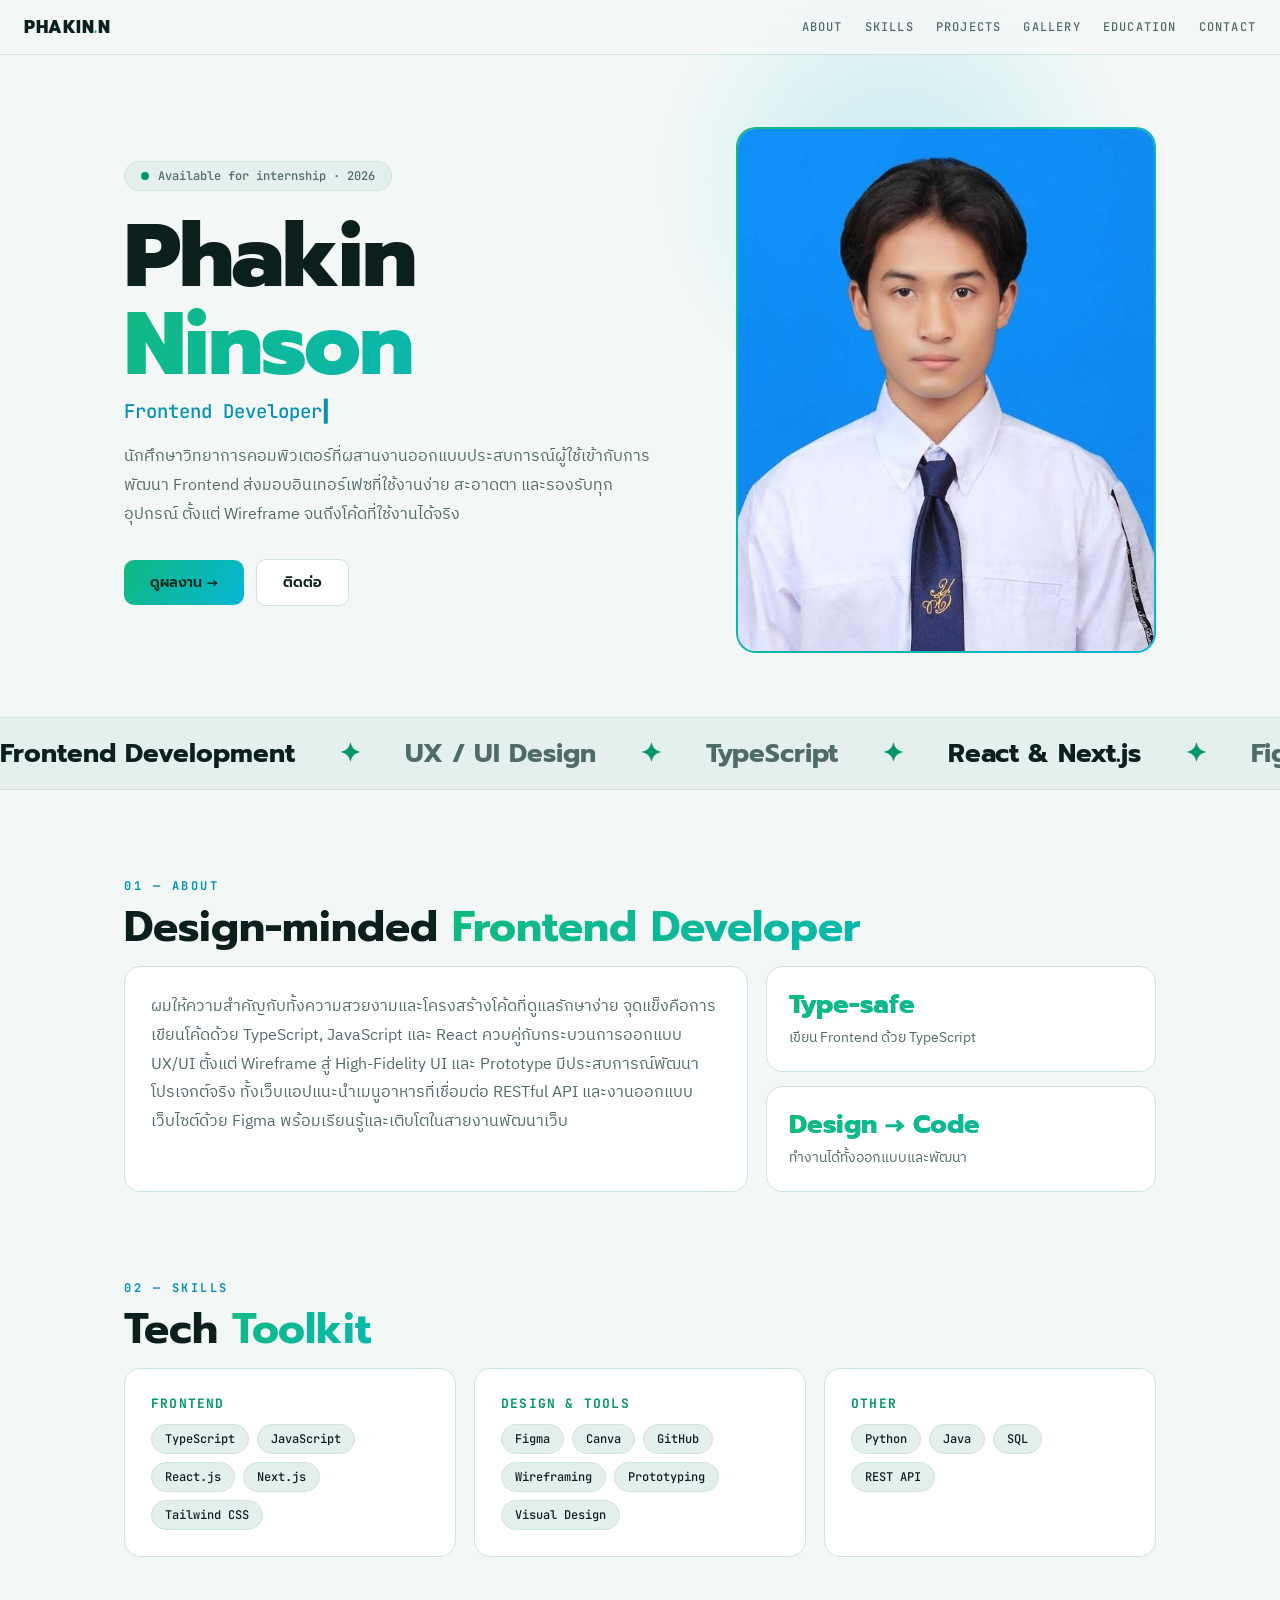
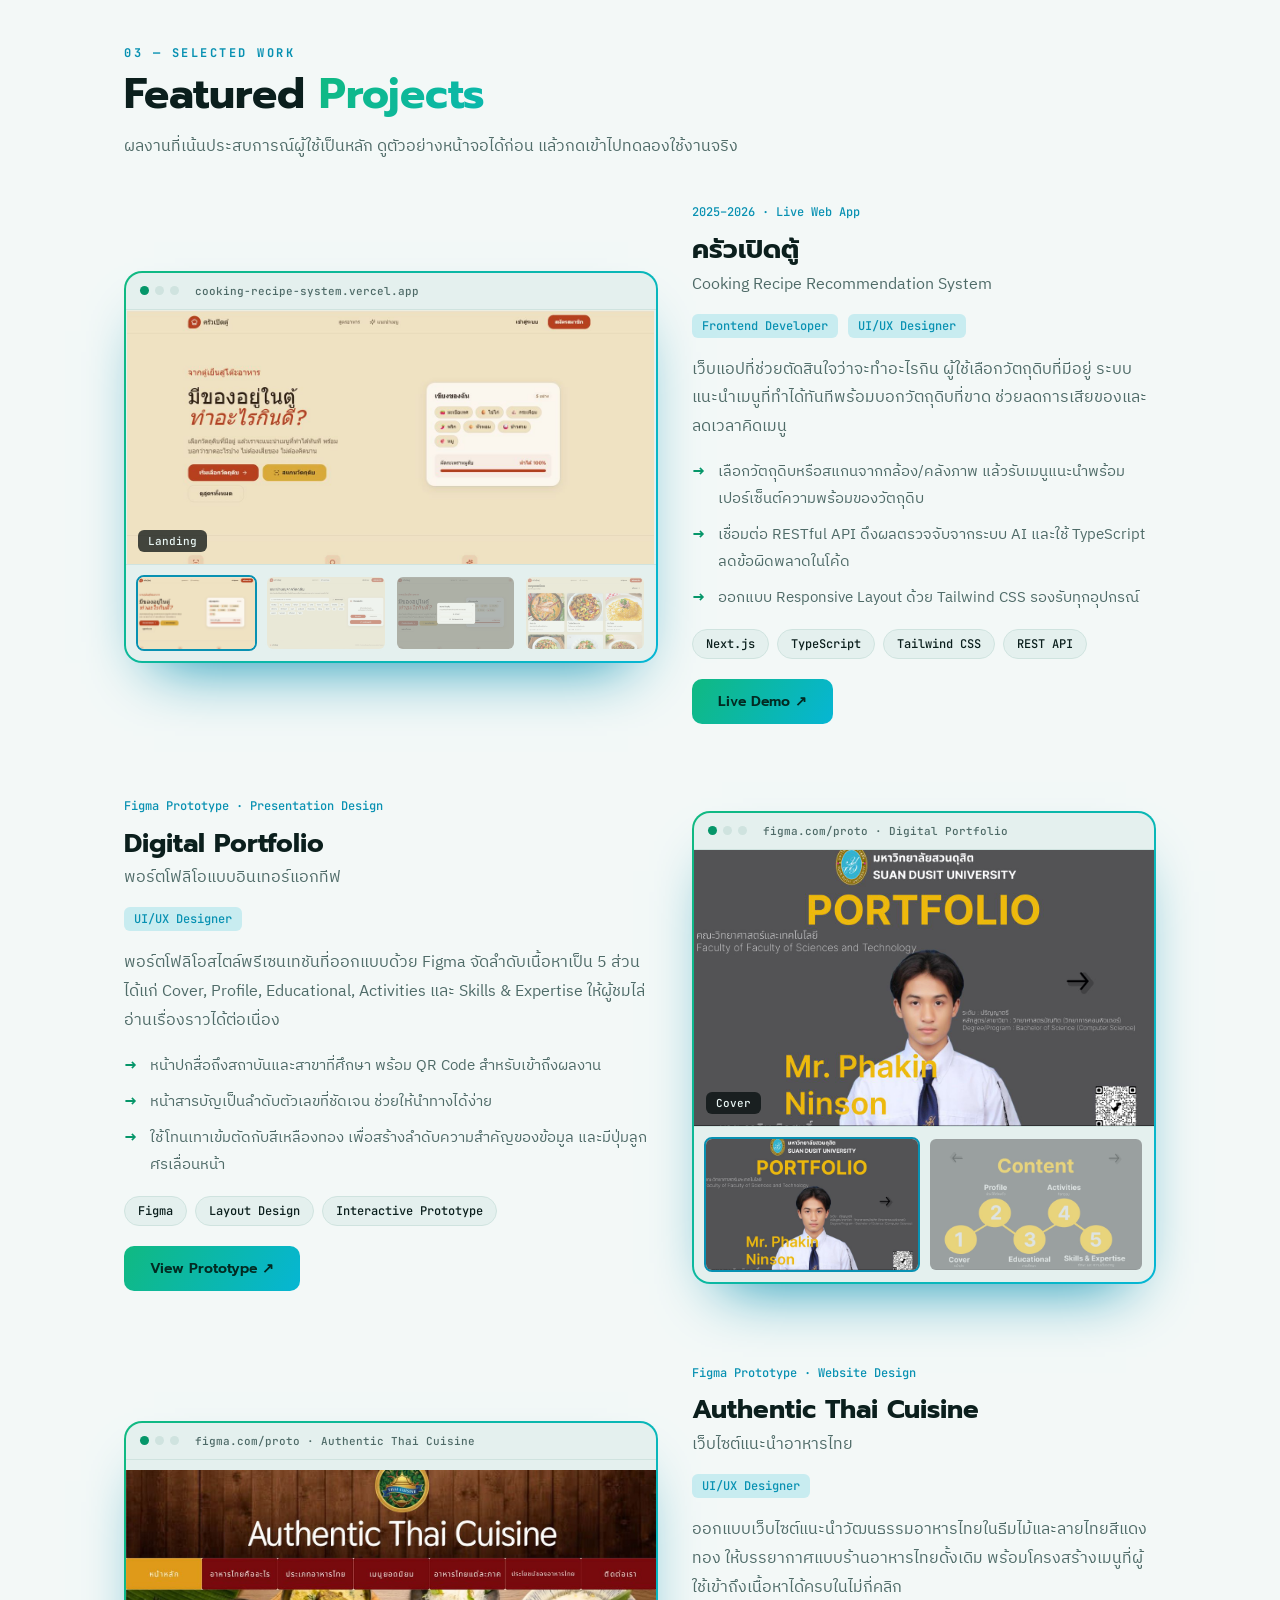
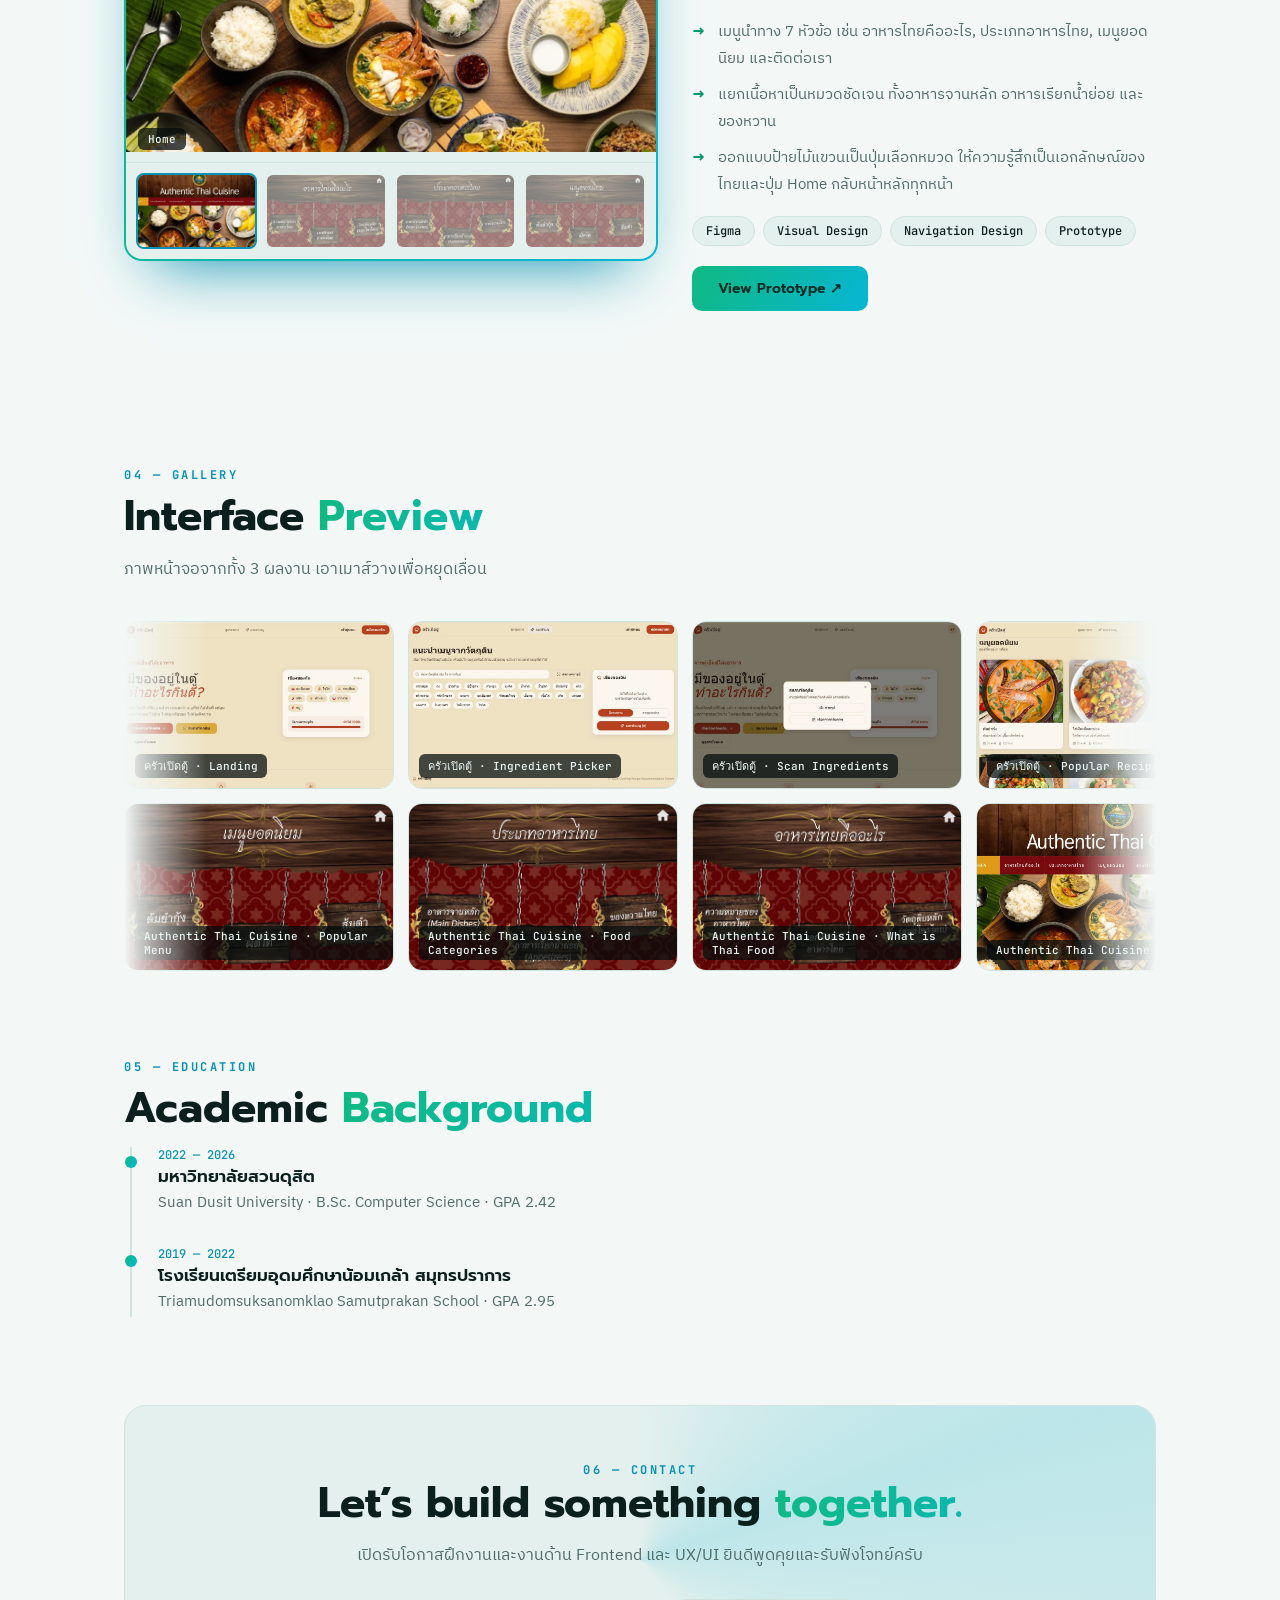
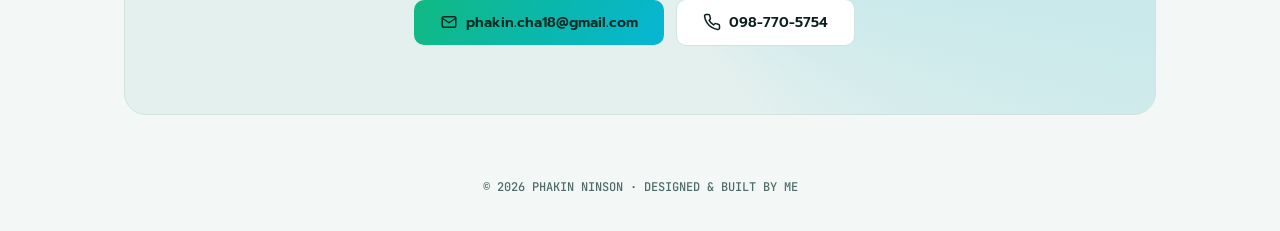
==== index.html @ 088304c1 "Rename index.html.html to index.html" ====
<!DOCTYPE html>
<html lang="th">
<head>
<meta charset="utf-8">
<meta name="viewport" content="width=device-width, initial-scale=1, viewport-fit=cover">
<title>Phakin Ninson — Frontend Developer &amp; UX/UI Designer</title>
<link href="https://fonts.googleapis.com/css2?family=IBM+Plex+Sans+Thai:wght@400;500;600&family=JetBrains+Mono:wght@500;700&family=Prompt:wght@500;600;700;800&display=swap" rel="stylesheet">
<style>
:root{--bg:#f3f8f7;--bg2:#e4f0ee;--card:#fff;--ink:#0b1f1d;--mute:#4f6b68;--line:#cfe3df;--a:#059669;--b:#0891b2;--g:linear-gradient(120deg,#10b981,#06b6d4);--glow:rgba(6,182,212,.18);
box-sizing:border-box;padding-top:env(safe-area-inset-top,0px);padding-bottom:env(safe-area-inset-bottom,0px)}
@media (prefers-color-scheme:dark){:root:not([data-theme="light"]){--bg:#060e0e;--bg2:#0a1717;--card:#0d1c1c;--ink:#e9f6f4;--mute:#8fb0ab;--line:#173130;--a:#34d399;--b:#22d3ee;--glow:rgba(34,211,238,.16);color-scheme:dark}}
:root[data-theme="dark"]{--bg:#060e0e;--bg2:#0a1717;--card:#0d1c1c;--ink:#e9f6f4;--mute:#8fb0ab;--line:#173130;--a:#34d399;--b:#22d3ee;--glow:rgba(34,211,238,.16);color-scheme:dark}
*{box-sizing:border-box}
html{scroll-behavior:smooth;scroll-padding-top:72px}
body{margin:0;background:var(--bg);color:var(--ink);font:16px/1.8 "IBM Plex Sans Thai",system-ui,sans-serif;overflow-x:hidden}
a{color:inherit;text-decoration:none}
.mono{font-family:"JetBrains Mono",ui-monospace,monospace}
.gt{background:var(--g);-webkit-background-clip:text;background-clip:text;color:transparent;background-size:200% 100%;animation:sh 6s linear infinite}
@keyframes sh{to{background-position:-200% 0}}
#glow{position:fixed;width:520px;height:520px;border-radius:50%;background:radial-gradient(var(--glow),transparent 65%);pointer-events:none;transform:translate(-50%,-50%);left:70%;top:20%;z-index:0}
nav{position:sticky;top:0;z-index:9;display:flex;gap:22px;align-items:center;padding:14px 24px;background:color-mix(in srgb,var(--bg) 82%,transparent);backdrop-filter:blur(12px);border-bottom:1px solid var(--line);overflow-x:auto}
nav b{font:800 17px Prompt,sans-serif;margin-right:auto;letter-spacing:.5px}
nav a{font:500 12px "JetBrains Mono",monospace;color:var(--mute);text-transform:uppercase;letter-spacing:1.2px;white-space:nowrap}
nav a:hover{color:var(--a)}
main{position:relative;z-index:1}
section{max-width:1080px;margin:0 auto;padding:88px 24px 0}
.lbl{font:700 12px "JetBrains Mono",monospace;letter-spacing:2.5px;text-transform:uppercase;color:var(--b)}
h2{font:700 clamp(28px,4.5vw,42px)/1.2 Prompt,sans-serif;margin:8px 0 14px}
.sub{color:var(--mute);max-width:620px;margin:0 0 36px}
.hero{display:grid;grid-template-columns:1.35fr 1fr;gap:44px;align-items:center;padding-top:72px}
.status{display:inline-flex;gap:9px;align-items:center;border:1px solid var(--line);background:var(--bg2);border-radius:99px;padding:6px 16px;font:500 12px "JetBrains Mono",monospace;color:var(--mute)}
.status i{width:8px;height:8px;border-radius:50%;background:var(--a);animation:pl 1.8s infinite}
@keyframes pl{0%{box-shadow:0 0 0 0 var(--a)}100%{box-shadow:0 0 0 10px transparent}}
h1{font:800 clamp(44px,9vw,88px)/1 Prompt,sans-serif;letter-spacing:-2px;margin:22px 0 10px}
.type{font:500 clamp(15px,2.2vw,19px) "JetBrains Mono",monospace;color:var(--b);min-height:30px}
.type::after{content:"▍";animation:bl 1s steps(2) infinite;margin-left:2px}
@keyframes bl{50%{opacity:0}}
.lead{color:var(--mute);max-width:540px;margin:14px 0 30px}
.btn{display:inline-flex;align-items:center;gap:8px;padding:12px 26px;border-radius:10px;font:600 14px Prompt,sans-serif;margin:0 12px 12px 0;border:1px solid var(--line);background:var(--card);transition:.25s}
.btn.p{background:var(--g);color:#032a22;border:0}
.btn:hover{transform:translateY(-3px);box-shadow:0 10px 30px -10px var(--b)}
.pf{position:relative;aspect-ratio:4/5;border-radius:20px;padding:2px;background:var(--g);animation:fl 6s ease-in-out infinite}
@keyframes fl{50%{transform:translateY(-12px)}}
.pf div{height:100%;border-radius:18px;background:var(--bg2);display:grid;place-items:center;position:relative;overflow:hidden}
.pf div::before{content:"";position:absolute;inset:0;background-image:linear-gradient(var(--line) 1px,transparent 1px),linear-gradient(90deg,var(--line) 1px,transparent 1px);background-size:30px 30px}
.pf span{position:relative;font:800 90px Prompt,sans-serif}
.pf small{position:absolute;bottom:12px;left:14px;font:500 11px "JetBrains Mono",monospace;color:var(--mute)}
.mq{margin-top:64px;border-block:1px solid var(--line);background:var(--bg2);overflow:hidden;white-space:nowrap;padding:16px 0}
.mq div{display:inline-flex;gap:44px;animation:mv 28s linear infinite;padding-right:44px}
.mq span{font:700 clamp(18px,3vw,26px) Prompt,sans-serif;color:var(--mute)}
.mq span:nth-child(3n+1){color:var(--ink)}
.mq span::after{content:"✦";margin-left:44px;color:var(--a)}
@keyframes mv{to{transform:translateX(-50%)}}
.card{background:var(--card);border:1px solid var(--line);border-radius:16px;padding:26px}
.grid{display:grid;grid-template-columns:repeat(auto-fit,minmax(280px,1fr));gap:18px}
.card h3{margin:0 0 12px;font:700 13px "JetBrains Mono",monospace;letter-spacing:1.2px;text-transform:uppercase;color:var(--a)}
.chips{display:flex;flex-wrap:wrap;gap:8px}
.chips i{font:500 12px "JetBrains Mono",monospace;font-style:normal;padding:6px 13px;border-radius:99px;border:1px solid var(--line);background:var(--bg2);transition:.2s}
.chips i:hover{border-color:var(--b);color:var(--b)}
.about{display:grid;grid-template-columns:1.6fr 1fr;gap:18px}
.kpi{display:grid;gap:14px}
.kpi div{background:var(--card);border:1px solid var(--line);border-radius:16px;padding:18px 22px}
.kpi b{display:block;font:800 26px Prompt,sans-serif}
.kpi span{font-size:13.5px;color:var(--mute)}
.proj{display:grid;grid-template-columns:1.15fr 1fr;gap:34px;align-items:center;margin-bottom:56px}
.proj.rev .vis{order:2}
.vis{border-radius:18px;padding:2px;background:var(--g);box-shadow:0 30px 60px -30px var(--b);transition:transform .4s}
.vis:hover{transform:perspective(900px) rotateY(-4deg) rotateX(2deg) scale(1.02)}
.win{border-radius:16px;background:var(--bg2);overflow:hidden}
.bar{display:flex;gap:6px;padding:11px 14px;border-bottom:1px solid var(--line);align-items:center}
.bar i{width:9px;height:9px;border-radius:50%;background:var(--line)}.bar i:first-child{background:var(--a)}
.bar em{margin-left:10px;font:500 11px "JetBrains Mono",monospace;color:var(--mute);font-style:normal}
.scr{padding:22px;min-height:250px;display:grid;gap:12px;align-content:start}
.scr .h{height:70px;border-radius:10px;background:var(--g);opacity:.9;display:grid;place-items:center;font:700 15px Prompt,sans-serif;color:#032a22}
.scr .r{display:grid;grid-template-columns:repeat(3,1fr);gap:10px}
.scr .r u{height:70px;border-radius:8px;background:var(--card);border:1px solid var(--line);display:grid;place-items:center;font-size:24px;text-decoration:none}
.scr .l{height:10px;border-radius:5px;background:var(--line)}
.scr .l.s{width:60%}
.m{font:500 12px "JetBrains Mono",monospace;color:var(--b)}
.proj h4{font:700 26px/1.3 Prompt,sans-serif;margin:6px 0 4px}
.proj .en{color:var(--mute);margin:0 0 14px}
.proj p.d{color:var(--mute);margin:0 0 16px}
.proj ul{list-style:none;padding:0;margin:0 0 18px;display:grid;gap:9px}
.proj li{padding-left:26px;position:relative;font-size:15px;color:var(--mute)}
.proj li::before{content:"→";position:absolute;left:0;color:var(--a);font-weight:700}
.rolebox{display:flex;gap:10px;flex-wrap:wrap;margin-bottom:18px}
.rolebox span{font:500 12px "JetBrains Mono",monospace;padding:4px 10px;border-radius:6px;background:var(--glow);color:var(--b)}
.gal{overflow:hidden;margin-top:24px;display:grid;gap:14px;-webkit-mask-image:linear-gradient(90deg,transparent,#000 8%,#000 92%,transparent);mask-image:linear-gradient(90deg,transparent,#000 8%,#000 92%,transparent)}
.gal>div{display:flex;gap:14px;width:max-content;animation:mv 40s linear infinite}
.gal>div.rv{animation-direction:reverse;animation-duration:48s}
.gal:hover>div{animation-play-state:paused}
.tile{width:210px;height:130px;border-radius:14px;border:1px solid var(--line);padding:12px;display:flex;flex-direction:column;justify-content:space-between;background:var(--card);position:relative;overflow:hidden}
.tile::before{content:"";position:absolute;inset:0;background:var(--g);opacity:.14}
.tile b{position:relative;font:600 13px Prompt,sans-serif}
.tile s{position:relative;display:block;height:34px;border-radius:7px;background:var(--line);text-decoration:none}
.tile:nth-child(2n) s{height:58px}
.shot{display:block;position:relative;aspect-ratio:16/10;background:var(--bg2);overflow:hidden}
.shot img{position:absolute;inset:0;width:100%;height:100%;object-fit:cover;object-position:top;opacity:0;transition:opacity .6s}
.shot img.on{opacity:1}
.cap{position:absolute;left:12px;bottom:12px;z-index:2;font:500 11px "JetBrains Mono",monospace;background:rgba(6,14,14,.74);color:#e9f6f4;padding:4px 10px;border-radius:6px}
.open{position:absolute;right:12px;bottom:12px;z-index:2;font:600 12px Prompt,sans-serif;background:var(--g);color:#032a22;padding:5px 12px;border-radius:6px;opacity:0;transform:translateY(6px);transition:.25s}
.shot:hover .open{opacity:1;transform:none}
.thumbs{display:flex;gap:8px;padding:10px;border-top:1px solid var(--line)}
.thumbs button{flex:1;aspect-ratio:16/10;padding:0;border:2px solid transparent;border-radius:8px;overflow:hidden;cursor:pointer;opacity:.5;background:var(--bg2);transition:.2s}
.thumbs button.on{border-color:var(--b);opacity:1}
.thumbs img{width:100%;height:100%;object-fit:cover;object-position:top;display:block}
.tile.im{width:270px;height:168px;padding:0}
.tile.im::before{display:none}
.tile.im img{width:100%;height:100%;object-fit:cover;object-position:top;display:block}
.tile.im b{position:absolute;left:10px;bottom:10px;font:500 11px "JetBrains Mono",monospace;background:rgba(6,14,14,.74);color:#e9f6f4;padding:3px 9px;border-radius:6px}
.tl{border-left:2px solid var(--line);margin-left:6px;padding-left:26px;display:grid;gap:28px}
.tl div{position:relative}.tl div::before{content:"";position:absolute;left:-33px;top:9px;width:12px;height:12px;border-radius:50%;background:var(--g)}
.tl b{display:block;font:600 17px Prompt,sans-serif}.tl span{color:var(--mute);font-size:15px}.tl .y{font:500 12px "JetBrains Mono",monospace;color:var(--b);display:block}
.cta{text-align:center;padding:56px 24px;border-radius:22px;background:var(--bg2);border:1px solid var(--line);position:relative;overflow:hidden}
.cta::before{content:"";position:absolute;inset:-50%;background:conic-gradient(from 0deg,transparent,var(--glow),transparent 40%);animation:sp 12s linear infinite}
.cta>*{position:relative}
@keyframes sp{to{transform:rotate(360deg)}}
.cta h2{margin-top:0}
footer{text-align:center;color:var(--mute);font:500 12px "JetBrains Mono",monospace;padding:64px 20px 36px}
.rv0{opacity:0;transform:translateY(28px);transition:opacity .8s,transform .8s}.rv0.in{opacity:1;transform:none}
@media(max-width:820px){.hero,.about,.proj{grid-template-columns:1fr}.pf{max-width:250px;aspect-ratio:1;order:-1}.proj.rev .vis{order:0}}
@media(prefers-reduced-motion:reduce){*{animation:none!important;transition:none!important}.rv0{opacity:1;transform:none}}
.btn svg{width:18px;height:18px;flex:none}
.pf img{position:relative;width:100%;height:100%;object-fit:cover;object-position:center 12%;display:block}
.shot img{object-fit:contain;object-position:center}
.shot{background:var(--bg2)}
</style>
</head>
<body>
<div id="glow"></div>
<nav><b>PHAKIN<span class="gt">.</span>N</b><a href="#about">About</a><a href="#skills">Skills</a><a href="#projects">Projects</a><a href="#gallery">Gallery</a><a href="#education">Education</a><a href="#contact">Contact</a></nav>
<main>
<section class="hero">
<div>
<span class="status"><i></i>Available for internship · 2026</span>
<h1>Phakin<br><span class="gt">Ninson</span></h1>
<div class="type" id="type"></div>
<p class="lead">นักศึกษาวิทยาการคอมพิวเตอร์ที่ผสานงานออกแบบประสบการณ์ผู้ใช้เข้ากับการพัฒนา Frontend ส่งมอบอินเทอร์เฟซที่ใช้งานง่าย สะอาดตา และรองรับทุกอุปกรณ์ ตั้งแต่ Wireframe จนถึงโค้ดที่ใช้งานได้จริง</p>
<a class="btn p" href="#projects">ดูผลงาน →</a><a class="btn" href="#contact">ติดต่อ</a>
</div>
<div class="pf"><div><img alt="Phakin Ninson" src="[data-uri]"></div></div>
</section>

<div class="mq" aria-hidden="true"><div>
<span>Frontend Development</span><span>UX / UI Design</span><span>TypeScript</span><span>React &amp; Next.js</span><span>Figma Prototyping</span><span>Mobile-First</span><span>Tailwind CSS</span><span>REST API</span>
<span>Frontend Development</span><span>UX / UI Design</span><span>TypeScript</span><span>React &amp; Next.js</span><span>Figma Prototyping</span><span>Mobile-First</span><span>Tailwind CSS</span><span>REST API</span>
</div></div>

<section id="about" class="rv0">
<div class="lbl">01 — About</div><h2>Design-minded <span class="gt">Frontend Developer</span></h2>
<div class="about">
<div class="card"><p style="margin:0;color:var(--mute)">ผมให้ความสำคัญกับทั้งความสวยงามและโครงสร้างโค้ดที่ดูแลรักษาง่าย จุดแข็งคือการเขียนโค้ดด้วย TypeScript, JavaScript และ React ควบคู่กับกระบวนการออกแบบ UX/UI ตั้งแต่ Wireframe สู่ High-Fidelity UI และ Prototype มีประสบการณ์พัฒนาโปรเจกต์จริง ทั้งเว็บแอปแนะนำเมนูอาหารที่เชื่อมต่อ RESTful API และงานออกแบบเว็บไซต์ด้วย Figma พร้อมเรียนรู้และเติบโตในสายงานพัฒนาเว็บ</p></div>
<div class="kpi"><div><b class="gt">Type-safe</b><span>เขียน Frontend ด้วย TypeScript</span></div><div><b class="gt">Design → Code</b><span>ทำงานได้ทั้งออกแบบและพัฒนา</span></div></div>
</div>
</section>

<section id="skills" class="rv0">
<div class="lbl">02 — Skills</div><h2>Tech <span class="gt">Toolkit</span></h2>
<div class="grid">
<div class="card"><h3>Frontend</h3><div class="chips"><i>TypeScript</i><i>JavaScript</i><i>React.js</i><i>Next.js</i><i>Tailwind CSS</i></div></div>
<div class="card"><h3>Design &amp; Tools</h3><div class="chips"><i>Figma</i><i>Canva</i><i>GitHub</i><i>Wireframing</i><i>Prototyping</i><i>Visual Design</i></div></div>
<div class="card"><h3>Other</h3><div class="chips"><i>Python</i><i>Java</i><i>SQL</i><i>REST API</i></div></div>
</div>
</section>

<section id="projects">
<div class="lbl rv0">03 — Selected Work</div><h2 class="rv0">Featured <span class="gt">Projects</span></h2>
<p class="sub rv0">ผลงานที่เน้นประสบการณ์ผู้ใช้เป็นหลัก ดูตัวอย่างหน้าจอได้ก่อน แล้วกดเข้าไปทดลองใช้งานจริง</p>
<article class="proj rv0">
<div class="vis"><div class="win"><div class="bar"><i></i><i></i><i></i><em>cooking-recipe-system.vercel.app</em></div>
<a class="shot" data-k="cook" style="aspect-ratio:2.08" href="https://cooking-recipe-system.vercel.app/" target="_blank" rel="noopener"><span class="cap"></span><span class="open">เปิดผลงานจริง ↗</span></a>
<div class="thumbs" data-k="cook"></div></div></div>
<div><span class="m">2025–2026 · Live Web App</span><h4>ครัวเปิดตู้</h4><p class="en">Cooking Recipe Recommendation System</p>
<div class="rolebox"><span>Frontend Developer</span><span>UI/UX Designer</span></div>
<p class="d">เว็บแอปที่ช่วยตัดสินใจว่าจะทำอะไรกิน ผู้ใช้เลือกวัตถุดิบที่มีอยู่ ระบบแนะนำเมนูที่ทำได้ทันทีพร้อมบอกวัตถุดิบที่ขาด ช่วยลดการเสียของและลดเวลาคิดเมนู</p><ul><li>เลือกวัตถุดิบหรือสแกนจากกล้อง/คลังภาพ แล้วรับเมนูแนะนำพร้อมเปอร์เซ็นต์ความพร้อมของวัตถุดิบ</li><li>เชื่อมต่อ RESTful API ดึงผลตรวจจับจากระบบ AI และใช้ TypeScript ลดข้อผิดพลาดในโค้ด</li><li>ออกแบบ Responsive Layout ด้วย Tailwind CSS รองรับทุกอุปกรณ์</li></ul>
<div class="chips" style="margin-bottom:20px"><i>Next.js</i><i>TypeScript</i><i>Tailwind CSS</i><i>REST API</i></div><a class="btn p" href="https://cooking-recipe-system.vercel.app/" target="_blank" rel="noopener">Live Demo ↗</a></div></article>
<article class="proj rev rv0">
<div class="vis"><div class="win"><div class="bar"><i></i><i></i><i></i><em>figma.com/proto · Digital Portfolio</em></div>
<a class="shot" data-k="port" style="aspect-ratio:1.667" href="https://www.figma.com/proto/Jn6O1IxyWvpn1XKE3mIYM1?node-id=2-6&amp;t=el27HXjuLVEXEDVU-6" target="_blank" rel="noopener"><span class="cap"></span><span class="open">เปิดผลงานจริง ↗</span></a>
<div class="thumbs" data-k="port"></div></div></div>
<div><span class="m">Figma Prototype · Presentation Design</span><h4>Digital Portfolio</h4><p class="en">พอร์ตโฟลิโอแบบอินเทอร์แอกทีฟ</p>
<div class="rolebox"><span>UI/UX Designer</span></div>
<p class="d">พอร์ตโฟลิโอสไตล์พรีเซนเทชันที่ออกแบบด้วย Figma จัดลำดับเนื้อหาเป็น 5 ส่วน ได้แก่ Cover, Profile, Educational, Activities และ Skills &amp; Expertise ให้ผู้ชมไล่อ่านเรื่องราวได้ต่อเนื่อง</p><ul><li>หน้าปกสื่อถึงสถาบันและสาขาที่ศึกษา พร้อม QR Code สำหรับเข้าถึงผลงาน</li><li>หน้าสารบัญเป็นลำดับตัวเลขที่ชัดเจน ช่วยให้นำทางได้ง่าย</li><li>ใช้โทนเทาเข้มตัดกับสีเหลืองทอง เพื่อสร้างลำดับความสำคัญของข้อมูล และมีปุ่มลูกศรเลื่อนหน้า</li></ul>
<div class="chips" style="margin-bottom:20px"><i>Figma</i><i>Layout Design</i><i>Interactive Prototype</i></div><a class="btn p" href="https://www.figma.com/proto/Jn6O1IxyWvpn1XKE3mIYM1?node-id=2-6&amp;t=el27HXjuLVEXEDVU-6" target="_blank" rel="noopener">View Prototype ↗</a></div></article>
<article class="proj rv0">
<div class="vis"><div class="win"><div class="bar"><i></i><i></i><i></i><em>figma.com/proto · Authentic Thai Cuisine</em></div>
<a class="shot" data-k="thai" style="aspect-ratio:1.75" href="https://www.figma.com/proto/a1q5LeXwfNf4EdHHj3OZTT?node-id=0-1&amp;t=MCxFjVpUNxerLRuV-6" target="_blank" rel="noopener"><span class="cap"></span><span class="open">เปิดผลงานจริง ↗</span></a>
<div class="thumbs" data-k="thai"></div></div></div>
<div><span class="m">Figma Prototype · Website Design</span><h4>Authentic Thai Cuisine</h4><p class="en">เว็บไซต์แนะนำอาหารไทย</p>
<div class="rolebox"><span>UI/UX Designer</span></div>
<p class="d">ออกแบบเว็บไซต์แนะนำวัฒนธรรมอาหารไทยในธีมไม้และลายไทยสีแดงทอง ให้บรรยากาศแบบร้านอาหารไทยดั้งเดิม พร้อมโครงสร้างเมนูที่ผู้ใช้เข้าถึงเนื้อหาได้ครบในไม่กี่คลิก</p><ul><li>เมนูนำทาง 7 หัวข้อ เช่น อาหารไทยคืออะไร, ประเภทอาหารไทย, เมนูยอดนิยม และติดต่อเรา</li><li>แยกเนื้อหาเป็นหมวดชัดเจน ทั้งอาหารจานหลัก อาหารเรียกน้ำย่อย และของหวาน</li><li>ออกแบบป้ายไม้แขวนเป็นปุ่มเลือกหมวด ให้ความรู้สึกเป็นเอกลักษณ์ของไทยและปุ่ม Home กลับหน้าหลักทุกหน้า</li></ul>
<div class="chips" style="margin-bottom:20px"><i>Figma</i><i>Visual Design</i><i>Navigation Design</i><i>Prototype</i></div><a class="btn p" href="https://www.figma.com/proto/a1q5LeXwfNf4EdHHj3OZTT?node-id=0-1&amp;t=MCxFjVpUNxerLRuV-6" target="_blank" rel="noopener">View Prototype ↗</a></div></article>
</section>

<section id="gallery" class="rv0">
<div class="lbl">04 — Gallery</div><h2>Interface <span class="gt">Preview</span></h2>
<p class="sub">ภาพหน้าจอจากทั้ง 3 ผลงาน เอาเมาส์วางเพื่อหยุดเลื่อน</p>
<div class="gal" id="gal"></div>
</section>

<section id="education" class="rv0">
<div class="lbl">05 — Education</div><h2>Academic <span class="gt">Background</span></h2>
<div class="tl">
<div><span class="y">2022 — 2026</span><b>มหาวิทยาลัยสวนดุสิต</b><span>Suan Dusit University · B.Sc. Computer Science · GPA 2.42</span></div>
<div><span class="y">2019 — 2022</span><b>โรงเรียนเตรียมอุดมศึกษาน้อมเกล้า สมุทรปราการ</b><span>Triamudomsuksanomklao Samutprakan School · GPA 2.95</span></div>
</div>
</section>

<section id="contact" class="rv0">
<div class="cta">
<div class="lbl">06 — Contact</div>
<h2>Let’s build something <span class="gt">together.</span></h2>
<p class="sub" style="margin:0 auto 28px">เปิดรับโอกาสฝึกงานและงานด้าน Frontend และ UX/UI ยินดีพูดคุยและรับฟังโจทย์ครับ</p>
<a class="btn p" href="mailto:phakin.cha18@gmail.com"><svg viewBox="0 0 24 24" fill="none" stroke="currentColor" stroke-width="2" stroke-linecap="round" stroke-linejoin="round"><rect x="3" y="5" width="18" height="14" rx="2"/><path d="m3 7 9 6 9-6"/></svg>phakin.cha18@gmail.com</a><a class="btn" href="tel:+66987705754"><svg viewBox="0 0 24 24" fill="none" stroke="currentColor" stroke-width="2" stroke-linecap="round" stroke-linejoin="round"><path d="M22 16.9v3a2 2 0 0 1-2.2 2 19.8 19.8 0 0 1-8.6-3.1 19.5 19.5 0 0 1-6-6A19.8 19.8 0 0 1 2.1 4.2 2 2 0 0 1 4.1 2h3a2 2 0 0 1 2 1.7c.1 1 .4 1.9.7 2.8a2 2 0 0 1-.5 2.1L8.1 9.9a16 16 0 0 0 6 6l1.3-1.3a2 2 0 0 1 2.1-.4c.9.3 1.8.6 2.8.7a2 2 0 0 1 1.7 2z"/></svg>098-770-5754</a>
</div>
</section>
<footer>© 2026 PHAKIN NINSON · DESIGNED &amp; BUILT BY ME</footer>
</main>
<script>
(function(){
var roles=["Frontend Developer","UX/UI Designer","React · Next.js · TypeScript","Wireframe → Prototype → Code"],el=document.getElementById("type"),i=0,j=0,d=false;
function tick(){var t=roles[i];el.textContent=t.slice(0,j);if(!d&&j++===t.length){d=true;return setTimeout(tick,1500)}if(d&&j--===0){d=false;i=(i+1)%roles.length}setTimeout(tick,d?35:70)}
if(matchMedia("(prefers-reduced-motion:reduce)").matches){el.textContent=roles[0]}else{tick()}
var io=new IntersectionObserver(function(e){e.forEach(function(x){if(x.isIntersecting){x.target.classList.add("in");io.unobserve(x.target)}})},{threshold:.12});
document.querySelectorAll(".rv0").forEach(function(n){io.observe(n)});
var g=document.getElementById("glow");addEventListener("pointermove",function(e){g.style.left=e.clientX+"px";g.style.top=e.clientY+"px"});
})();
</script>
<script>
(function(){var D={"cook": [{"t": "Landing", "s": "[data-uri]"}, {"t": "Ingredient Picker", "s": "[data-uri]"}, {"t": "Scan Ingredients", "s": "[data-uri]"}, {"t": "Popular Recipes", "s": "[data-uri]"}], "port": [{"t": "Cover", "s": "[data-uri]"}, {"t": "Contents", "s": "[data-uri]"}], "thai": [{"t": "Home", "s": "[data-uri]"}, {"t": "What is Thai Food", "s": "[data-uri]"}, {"t": "Food Categories", "s": "[data-uri]"}, {"t": "Popular Menu", "s": "[data-uri]"}]};
var NM={cook:"ครัวเปิดตู้",port:"Digital Portfolio",thai:"Authentic Thai Cuisine"},rm=matchMedia("(prefers-reduced-motion:reduce)").matches;
document.querySelectorAll(".shot").forEach(function(A){
var k=A.dataset.k,S=D[k],T=document.querySelector('.thumbs[data-k="'+k+'"]'),C=A.querySelector(".cap"),im=[],bt=[],cur=0,tm;
function show(n){cur=n;im.forEach(function(x,i){x.classList.toggle("on",i===n)});bt.forEach(function(x,i){x.classList.toggle("on",i===n)});C.textContent=S[n].t}
function auto(){clearInterval(tm);if(!rm)tm=setInterval(function(){show((cur+1)%S.length)},3400)}
S.forEach(function(s,i){var a=new Image();a.src=s.s;a.alt=s.t;A.insertBefore(a,C);im.push(a);
var b=document.createElement("button");b.type="button";b.setAttribute("aria-label",s.t);var t=new Image();t.src=s.s;t.alt="";b.appendChild(t);b.onclick=function(){show(i);auto()};T.appendChild(b);bt.push(b)});
show(0);auto()});
var G=document.getElementById("gal"),all=[];Object.keys(D).forEach(function(k){D[k].forEach(function(s){all.push({t:NM[k]+" · "+s.t,s:s.s})})});
[all,all.slice().reverse()].forEach(function(arr,r){var row=document.createElement("div");if(r)row.className="rv";arr.concat(arr).forEach(function(s){var d=document.createElement("div");d.className="tile im";var i=new Image();i.src=s.s;i.alt=s.t;var b=document.createElement("b");b.textContent=s.t;d.appendChild(i);d.appendChild(b);row.appendChild(d)});G.appendChild(row)});
})();
</script>
</body>
</html>
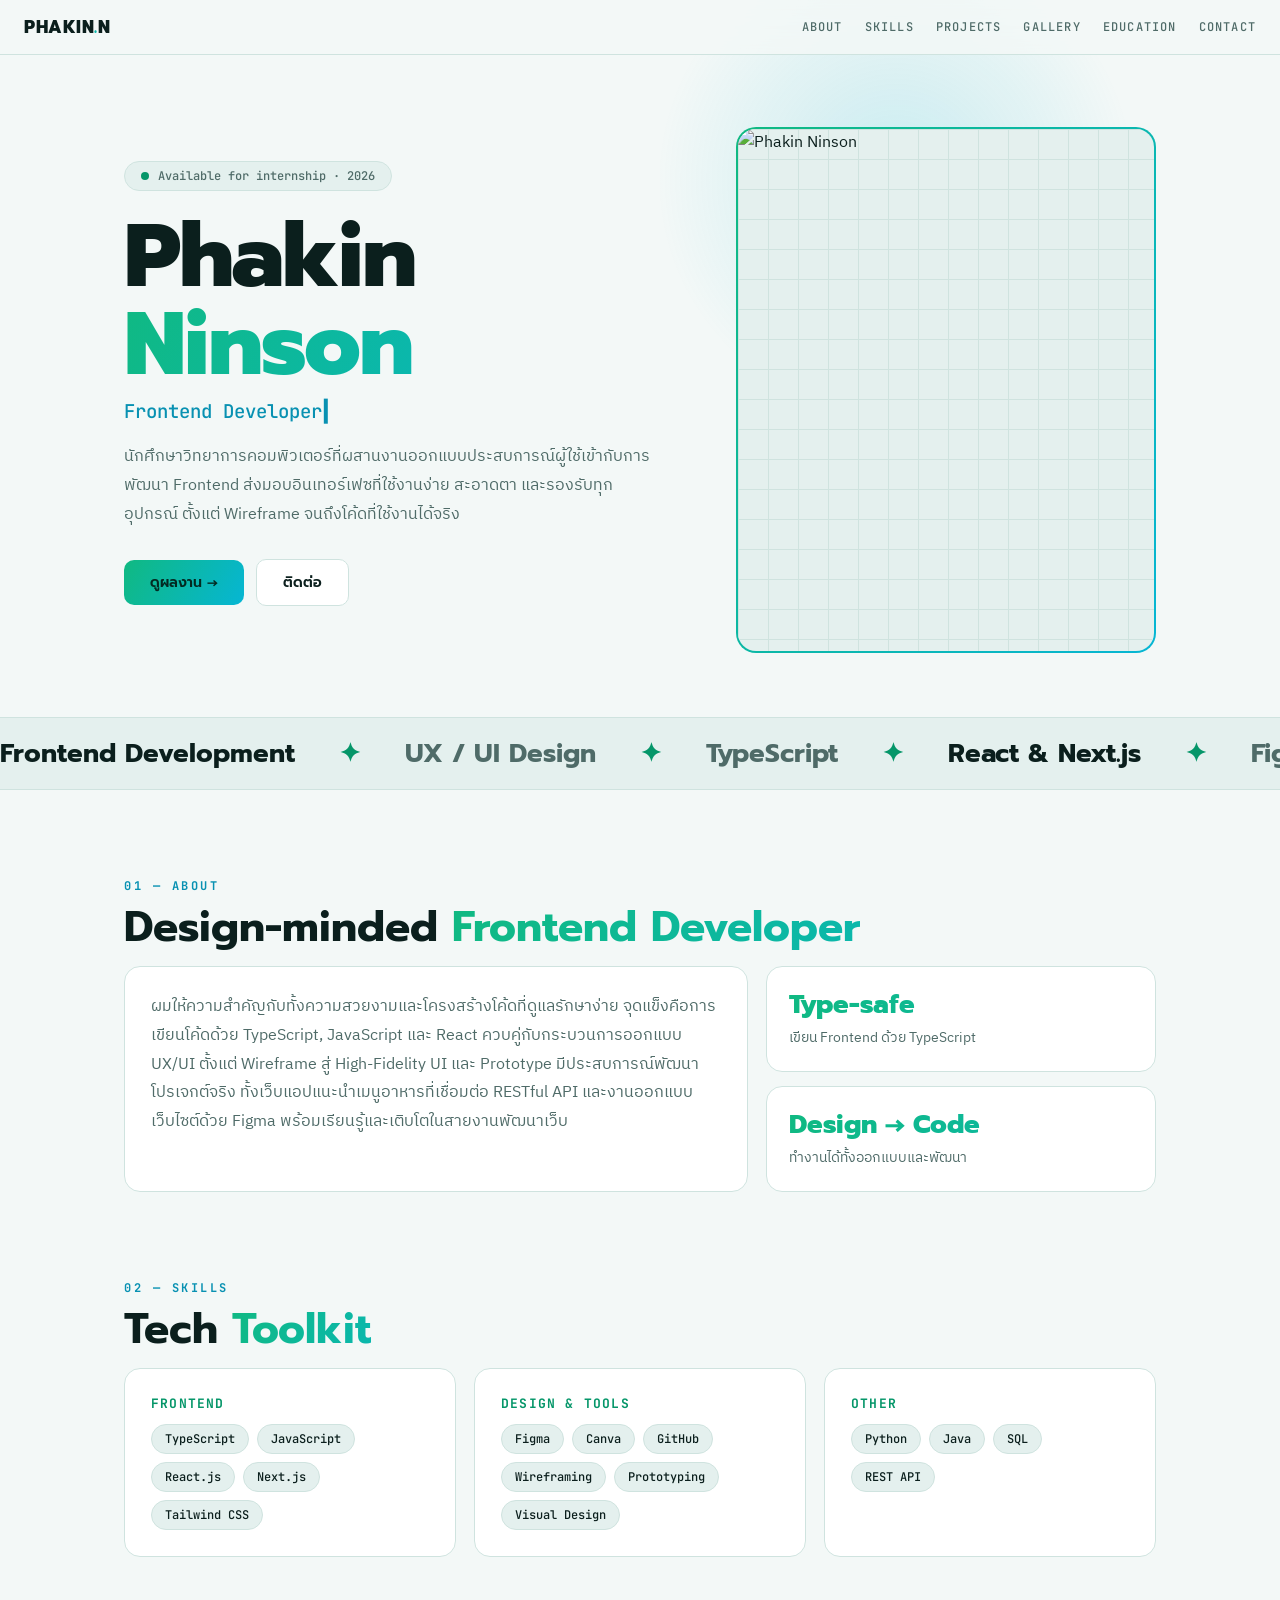
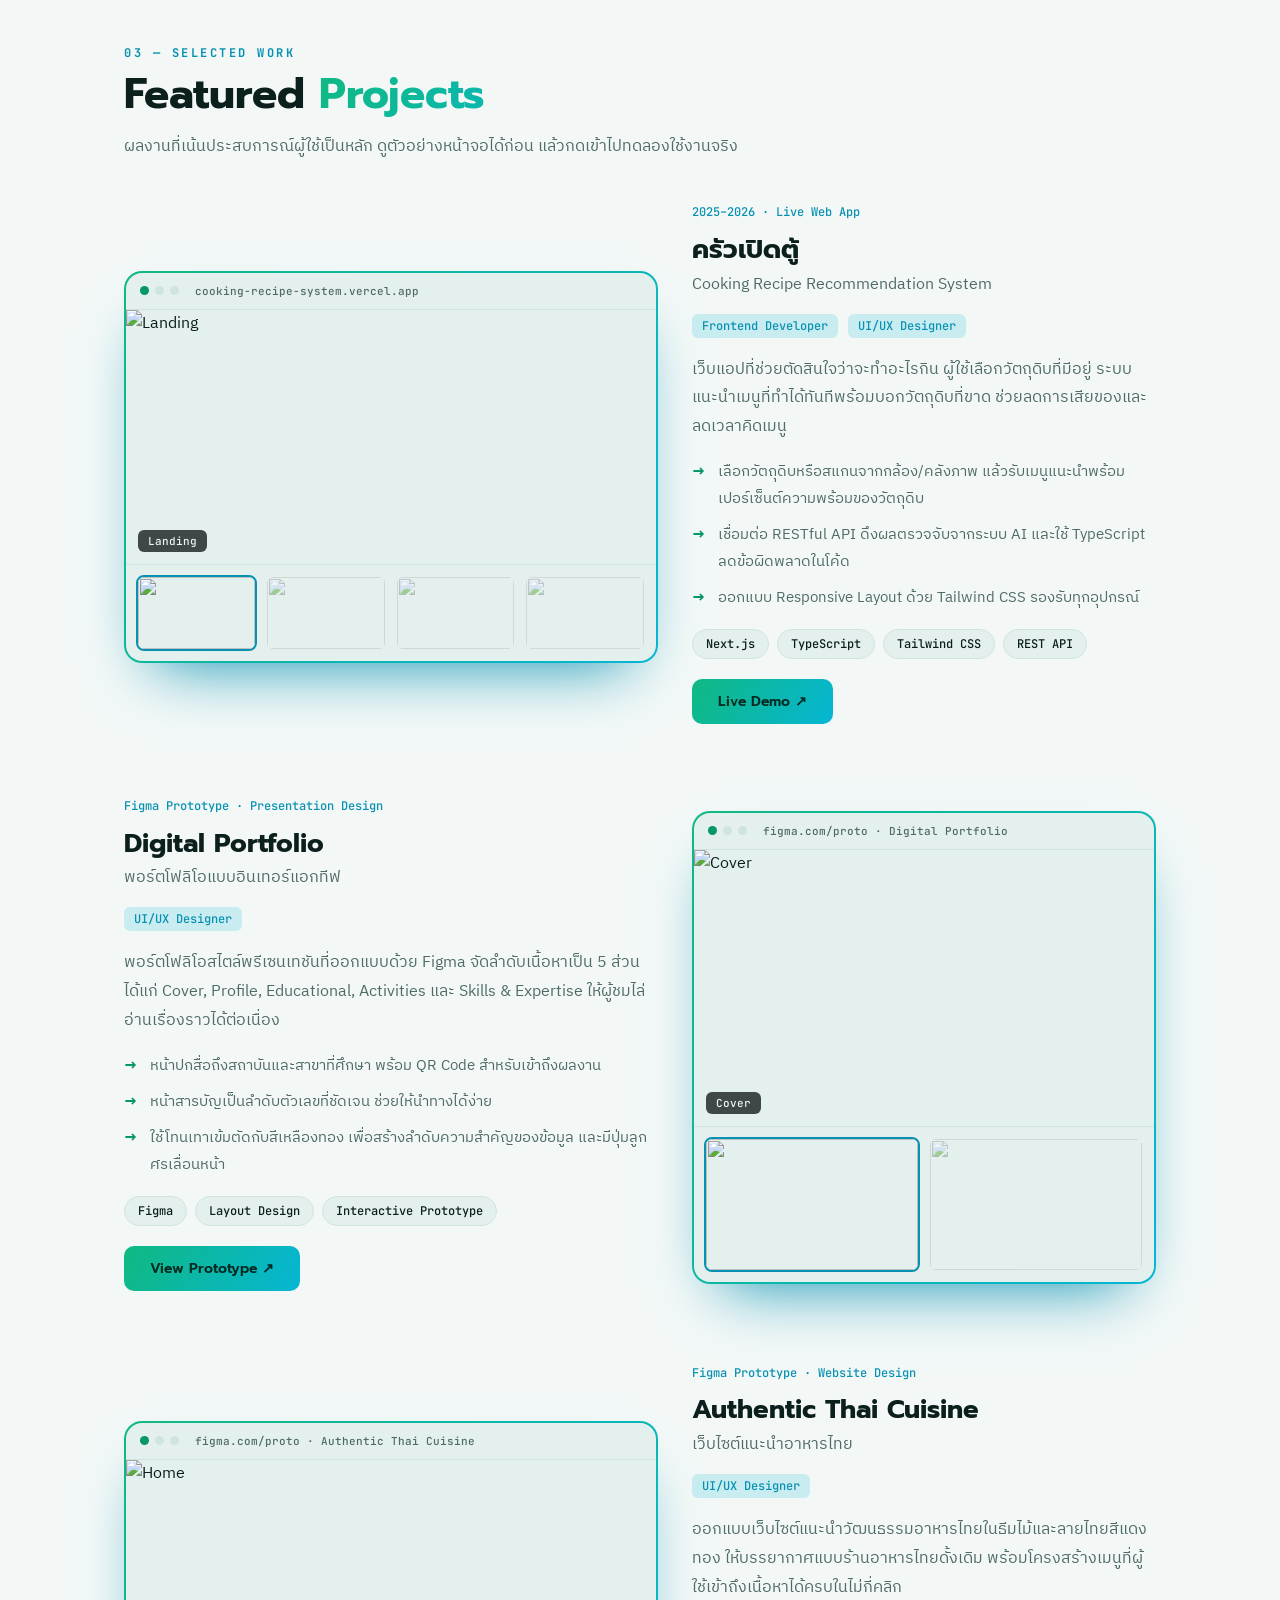
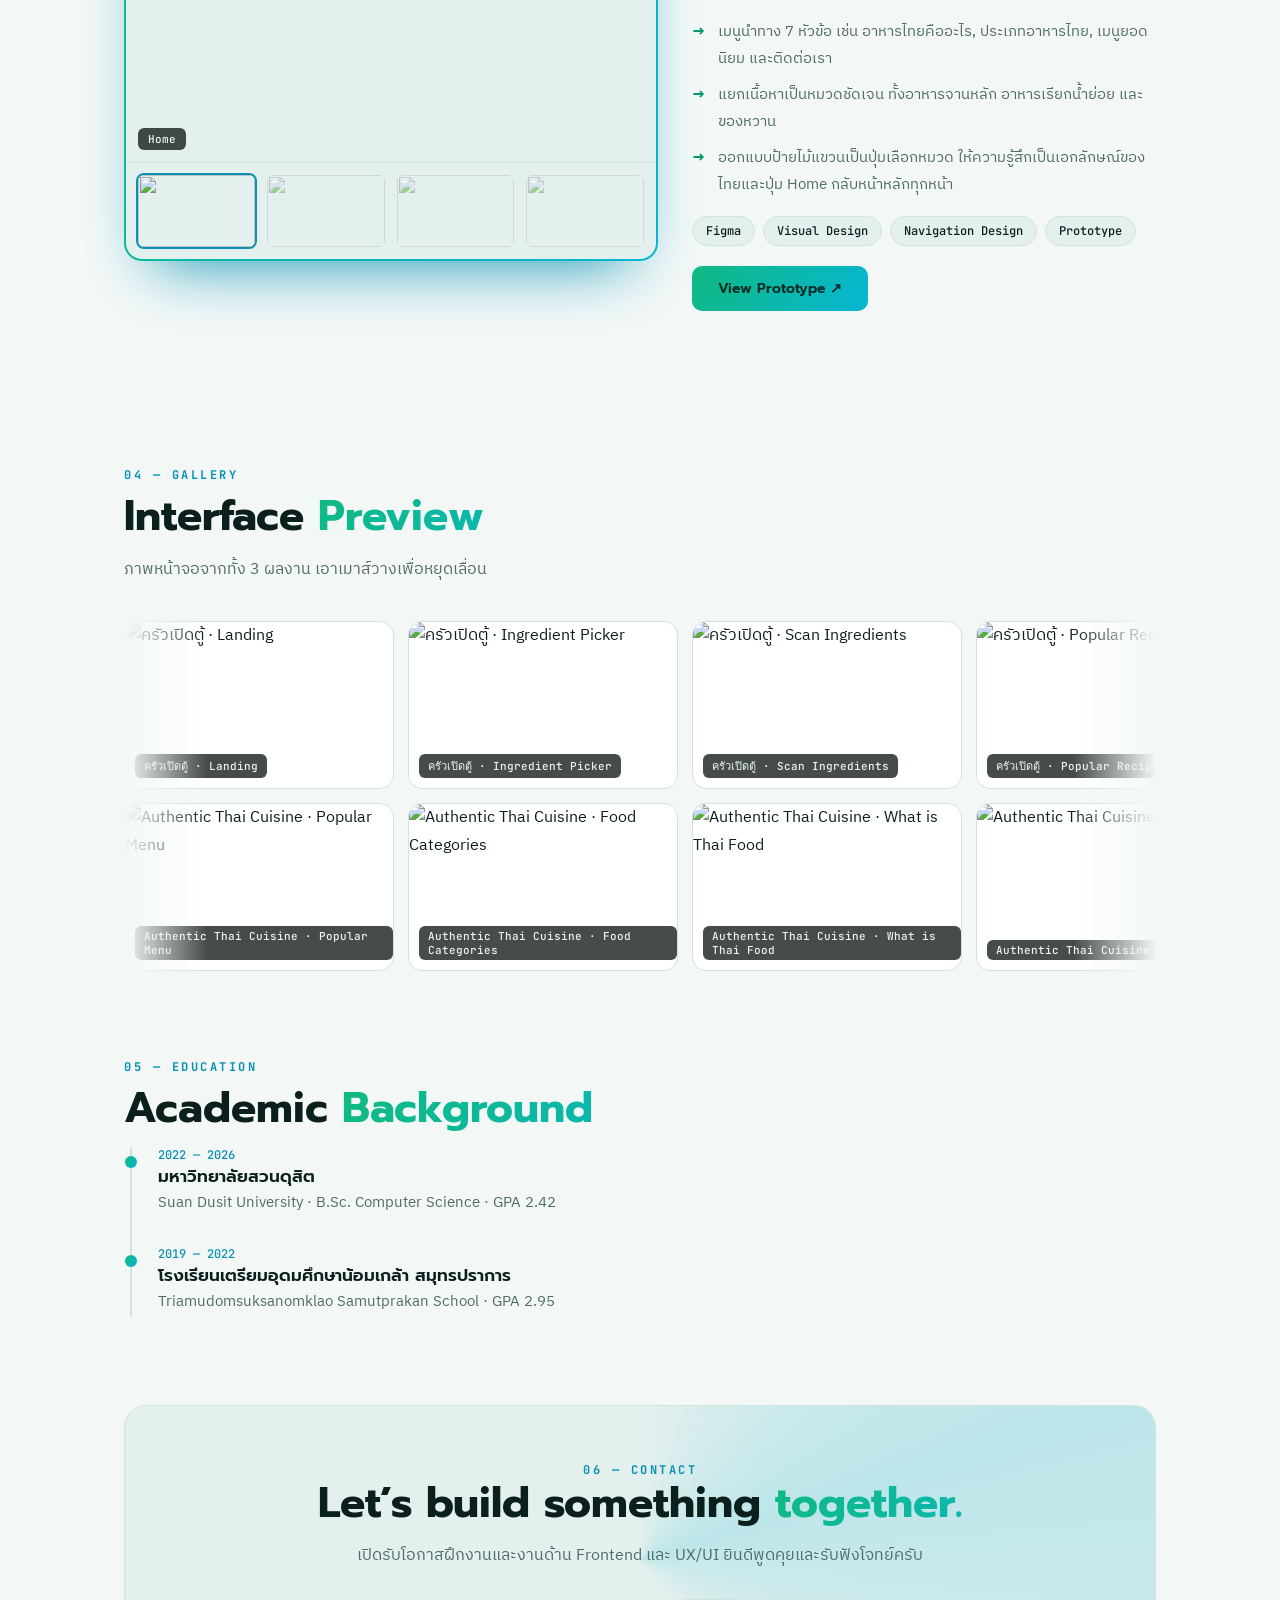
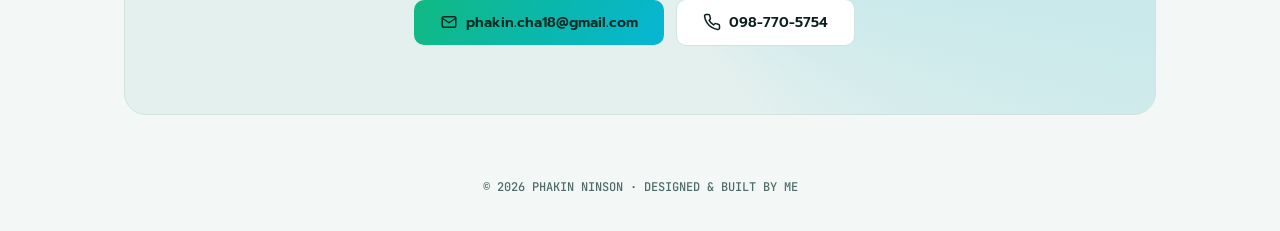
==== commit 998806f6: "Add files via upload" ====
--- a/index.html
+++ b/index.html
@@ -5,126 +5,7 @@
 <meta name="viewport" content="width=device-width, initial-scale=1, viewport-fit=cover">
 <title>Phakin Ninson — Frontend Developer &amp; UX/UI Designer</title>
 <link href="https://fonts.googleapis.com/css2?family=IBM+Plex+Sans+Thai:wght@400;500;600&family=JetBrains+Mono:wght@500;700&family=Prompt:wght@500;600;700;800&display=swap" rel="stylesheet">
-<style>
-:root{--bg:#f3f8f7;--bg2:#e4f0ee;--card:#fff;--ink:#0b1f1d;--mute:#4f6b68;--line:#cfe3df;--a:#059669;--b:#0891b2;--g:linear-gradient(120deg,#10b981,#06b6d4);--glow:rgba(6,182,212,.18);
-box-sizing:border-box;padding-top:env(safe-area-inset-top,0px);padding-bottom:env(safe-area-inset-bottom,0px)}
-@media (prefers-color-scheme:dark){:root:not([data-theme="light"]){--bg:#060e0e;--bg2:#0a1717;--card:#0d1c1c;--ink:#e9f6f4;--mute:#8fb0ab;--line:#173130;--a:#34d399;--b:#22d3ee;--glow:rgba(34,211,238,.16);color-scheme:dark}}
-:root[data-theme="dark"]{--bg:#060e0e;--bg2:#0a1717;--card:#0d1c1c;--ink:#e9f6f4;--mute:#8fb0ab;--line:#173130;--a:#34d399;--b:#22d3ee;--glow:rgba(34,211,238,.16);color-scheme:dark}
-*{box-sizing:border-box}
-html{scroll-behavior:smooth;scroll-padding-top:72px}
-body{margin:0;background:var(--bg);color:var(--ink);font:16px/1.8 "IBM Plex Sans Thai",system-ui,sans-serif;overflow-x:hidden}
-a{color:inherit;text-decoration:none}
-.mono{font-family:"JetBrains Mono",ui-monospace,monospace}
-.gt{background:var(--g);-webkit-background-clip:text;background-clip:text;color:transparent;background-size:200% 100%;animation:sh 6s linear infinite}
-@keyframes sh{to{background-position:-200% 0}}
-#glow{position:fixed;width:520px;height:520px;border-radius:50%;background:radial-gradient(var(--glow),transparent 65%);pointer-events:none;transform:translate(-50%,-50%);left:70%;top:20%;z-index:0}
-nav{position:sticky;top:0;z-index:9;display:flex;gap:22px;align-items:center;padding:14px 24px;background:color-mix(in srgb,var(--bg) 82%,transparent);backdrop-filter:blur(12px);border-bottom:1px solid var(--line);overflow-x:auto}
-nav b{font:800 17px Prompt,sans-serif;margin-right:auto;letter-spacing:.5px}
-nav a{font:500 12px "JetBrains Mono",monospace;color:var(--mute);text-transform:uppercase;letter-spacing:1.2px;white-space:nowrap}
-nav a:hover{color:var(--a)}
-main{position:relative;z-index:1}
-section{max-width:1080px;margin:0 auto;padding:88px 24px 0}
-.lbl{font:700 12px "JetBrains Mono",monospace;letter-spacing:2.5px;text-transform:uppercase;color:var(--b)}
-h2{font:700 clamp(28px,4.5vw,42px)/1.2 Prompt,sans-serif;margin:8px 0 14px}
-.sub{color:var(--mute);max-width:620px;margin:0 0 36px}
-.hero{display:grid;grid-template-columns:1.35fr 1fr;gap:44px;align-items:center;padding-top:72px}
-.status{display:inline-flex;gap:9px;align-items:center;border:1px solid var(--line);background:var(--bg2);border-radius:99px;padding:6px 16px;font:500 12px "JetBrains Mono",monospace;color:var(--mute)}
-.status i{width:8px;height:8px;border-radius:50%;background:var(--a);animation:pl 1.8s infinite}
-@keyframes pl{0%{box-shadow:0 0 0 0 var(--a)}100%{box-shadow:0 0 0 10px transparent}}
-h1{font:800 clamp(44px,9vw,88px)/1 Prompt,sans-serif;letter-spacing:-2px;margin:22px 0 10px}
-.type{font:500 clamp(15px,2.2vw,19px) "JetBrains Mono",monospace;color:var(--b);min-height:30px}
-.type::after{content:"▍";animation:bl 1s steps(2) infinite;margin-left:2px}
-@keyframes bl{50%{opacity:0}}
-.lead{color:var(--mute);max-width:540px;margin:14px 0 30px}
-.btn{display:inline-flex;align-items:center;gap:8px;padding:12px 26px;border-radius:10px;font:600 14px Prompt,sans-serif;margin:0 12px 12px 0;border:1px solid var(--line);background:var(--card);transition:.25s}
-.btn.p{background:var(--g);color:#032a22;border:0}
-.btn:hover{transform:translateY(-3px);box-shadow:0 10px 30px -10px var(--b)}
-.pf{position:relative;aspect-ratio:4/5;border-radius:20px;padding:2px;background:var(--g);animation:fl 6s ease-in-out infinite}
-@keyframes fl{50%{transform:translateY(-12px)}}
-.pf div{height:100%;border-radius:18px;background:var(--bg2);display:grid;place-items:center;position:relative;overflow:hidden}
-.pf div::before{content:"";position:absolute;inset:0;background-image:linear-gradient(var(--line) 1px,transparent 1px),linear-gradient(90deg,var(--line) 1px,transparent 1px);background-size:30px 30px}
-.pf span{position:relative;font:800 90px Prompt,sans-serif}
-.pf small{position:absolute;bottom:12px;left:14px;font:500 11px "JetBrains Mono",monospace;color:var(--mute)}
-.mq{margin-top:64px;border-block:1px solid var(--line);background:var(--bg2);overflow:hidden;white-space:nowrap;padding:16px 0}
-.mq div{display:inline-flex;gap:44px;animation:mv 28s linear infinite;padding-right:44px}
-.mq span{font:700 clamp(18px,3vw,26px) Prompt,sans-serif;color:var(--mute)}
-.mq span:nth-child(3n+1){color:var(--ink)}
-.mq span::after{content:"✦";margin-left:44px;color:var(--a)}
-@keyframes mv{to{transform:translateX(-50%)}}
-.card{background:var(--card);border:1px solid var(--line);border-radius:16px;padding:26px}
-.grid{display:grid;grid-template-columns:repeat(auto-fit,minmax(280px,1fr));gap:18px}
-.card h3{margin:0 0 12px;font:700 13px "JetBrains Mono",monospace;letter-spacing:1.2px;text-transform:uppercase;color:var(--a)}
-.chips{display:flex;flex-wrap:wrap;gap:8px}
-.chips i{font:500 12px "JetBrains Mono",monospace;font-style:normal;padding:6px 13px;border-radius:99px;border:1px solid var(--line);background:var(--bg2);transition:.2s}
-.chips i:hover{border-color:var(--b);color:var(--b)}
-.about{display:grid;grid-template-columns:1.6fr 1fr;gap:18px}
-.kpi{display:grid;gap:14px}
-.kpi div{background:var(--card);border:1px solid var(--line);border-radius:16px;padding:18px 22px}
-.kpi b{display:block;font:800 26px Prompt,sans-serif}
-.kpi span{font-size:13.5px;color:var(--mute)}
-.proj{display:grid;grid-template-columns:1.15fr 1fr;gap:34px;align-items:center;margin-bottom:56px}
-.proj.rev .vis{order:2}
-.vis{border-radius:18px;padding:2px;background:var(--g);box-shadow:0 30px 60px -30px var(--b);transition:transform .4s}
-.vis:hover{transform:perspective(900px) rotateY(-4deg) rotateX(2deg) scale(1.02)}
-.win{border-radius:16px;background:var(--bg2);overflow:hidden}
-.bar{display:flex;gap:6px;padding:11px 14px;border-bottom:1px solid var(--line);align-items:center}
-.bar i{width:9px;height:9px;border-radius:50%;background:var(--line)}.bar i:first-child{background:var(--a)}
-.bar em{margin-left:10px;font:500 11px "JetBrains Mono",monospace;color:var(--mute);font-style:normal}
-.scr{padding:22px;min-height:250px;display:grid;gap:12px;align-content:start}
-.scr .h{height:70px;border-radius:10px;background:var(--g);opacity:.9;display:grid;place-items:center;font:700 15px Prompt,sans-serif;color:#032a22}
-.scr .r{display:grid;grid-template-columns:repeat(3,1fr);gap:10px}
-.scr .r u{height:70px;border-radius:8px;background:var(--card);border:1px solid var(--line);display:grid;place-items:center;font-size:24px;text-decoration:none}
-.scr .l{height:10px;border-radius:5px;background:var(--line)}
-.scr .l.s{width:60%}
-.m{font:500 12px "JetBrains Mono",monospace;color:var(--b)}
-.proj h4{font:700 26px/1.3 Prompt,sans-serif;margin:6px 0 4px}
-.proj .en{color:var(--mute);margin:0 0 14px}
-.proj p.d{color:var(--mute);margin:0 0 16px}
-.proj ul{list-style:none;padding:0;margin:0 0 18px;display:grid;gap:9px}
-.proj li{padding-left:26px;position:relative;font-size:15px;color:var(--mute)}
-.proj li::before{content:"→";position:absolute;left:0;color:var(--a);font-weight:700}
-.rolebox{display:flex;gap:10px;flex-wrap:wrap;margin-bottom:18px}
-.rolebox span{font:500 12px "JetBrains Mono",monospace;padding:4px 10px;border-radius:6px;background:var(--glow);color:var(--b)}
-.gal{overflow:hidden;margin-top:24px;display:grid;gap:14px;-webkit-mask-image:linear-gradient(90deg,transparent,#000 8%,#000 92%,transparent);mask-image:linear-gradient(90deg,transparent,#000 8%,#000 92%,transparent)}
-.gal>div{display:flex;gap:14px;width:max-content;animation:mv 40s linear infinite}
-.gal>div.rv{animation-direction:reverse;animation-duration:48s}
-.gal:hover>div{animation-play-state:paused}
-.tile{width:210px;height:130px;border-radius:14px;border:1px solid var(--line);padding:12px;display:flex;flex-direction:column;justify-content:space-between;background:var(--card);position:relative;overflow:hidden}
-.tile::before{content:"";position:absolute;inset:0;background:var(--g);opacity:.14}
-.tile b{position:relative;font:600 13px Prompt,sans-serif}
-.tile s{position:relative;display:block;height:34px;border-radius:7px;background:var(--line);text-decoration:none}
-.tile:nth-child(2n) s{height:58px}
-.shot{display:block;position:relative;aspect-ratio:16/10;background:var(--bg2);overflow:hidden}
-.shot img{position:absolute;inset:0;width:100%;height:100%;object-fit:cover;object-position:top;opacity:0;transition:opacity .6s}
-.shot img.on{opacity:1}
-.cap{position:absolute;left:12px;bottom:12px;z-index:2;font:500 11px "JetBrains Mono",monospace;background:rgba(6,14,14,.74);color:#e9f6f4;padding:4px 10px;border-radius:6px}
-.open{position:absolute;right:12px;bottom:12px;z-index:2;font:600 12px Prompt,sans-serif;background:var(--g);color:#032a22;padding:5px 12px;border-radius:6px;opacity:0;transform:translateY(6px);transition:.25s}
-.shot:hover .open{opacity:1;transform:none}
-.thumbs{display:flex;gap:8px;padding:10px;border-top:1px solid var(--line)}
-.thumbs button{flex:1;aspect-ratio:16/10;padding:0;border:2px solid transparent;border-radius:8px;overflow:hidden;cursor:pointer;opacity:.5;background:var(--bg2);transition:.2s}
-.thumbs button.on{border-color:var(--b);opacity:1}
-.thumbs img{width:100%;height:100%;object-fit:cover;object-position:top;display:block}
-.tile.im{width:270px;height:168px;padding:0}
-.tile.im::before{display:none}
-.tile.im img{width:100%;height:100%;object-fit:cover;object-position:top;display:block}
-.tile.im b{position:absolute;left:10px;bottom:10px;font:500 11px "JetBrains Mono",monospace;background:rgba(6,14,14,.74);color:#e9f6f4;padding:3px 9px;border-radius:6px}
-.tl{border-left:2px solid var(--line);margin-left:6px;padding-left:26px;display:grid;gap:28px}
-.tl div{position:relative}.tl div::before{content:"";position:absolute;left:-33px;top:9px;width:12px;height:12px;border-radius:50%;background:var(--g)}
-.tl b{display:block;font:600 17px Prompt,sans-serif}.tl span{color:var(--mute);font-size:15px}.tl .y{font:500 12px "JetBrains Mono",monospace;color:var(--b);display:block}
-.cta{text-align:center;padding:56px 24px;border-radius:22px;background:var(--bg2);border:1px solid var(--line);position:relative;overflow:hidden}
-.cta::before{content:"";position:absolute;inset:-50%;background:conic-gradient(from 0deg,transparent,var(--glow),transparent 40%);animation:sp 12s linear infinite}
-.cta>*{position:relative}
-@keyframes sp{to{transform:rotate(360deg)}}
-.cta h2{margin-top:0}
-footer{text-align:center;color:var(--mute);font:500 12px "JetBrains Mono",monospace;padding:64px 20px 36px}
-.rv0{opacity:0;transform:translateY(28px);transition:opacity .8s,transform .8s}.rv0.in{opacity:1;transform:none}
-@media(max-width:820px){.hero,.about,.proj{grid-template-columns:1fr}.pf{max-width:250px;aspect-ratio:1;order:-1}.proj.rev .vis{order:0}}
-@media(prefers-reduced-motion:reduce){*{animation:none!important;transition:none!important}.rv0{opacity:1;transform:none}}
-.btn svg{width:18px;height:18px;flex:none}
-.pf img{position:relative;width:100%;height:100%;object-fit:cover;object-position:center 12%;display:block}
-.shot img{object-fit:contain;object-position:center}
-.shot{background:var(--bg2)}
-</style>
+<link rel="stylesheet" href="style.css">
 </head>
 <body>
 <div id="glow"></div>
@@ -138,7 +19,7 @@
 <p class="lead">นักศึกษาวิทยาการคอมพิวเตอร์ที่ผสานงานออกแบบประสบการณ์ผู้ใช้เข้ากับการพัฒนา Frontend ส่งมอบอินเทอร์เฟซที่ใช้งานง่าย สะอาดตา และรองรับทุกอุปกรณ์ ตั้งแต่ Wireframe จนถึงโค้ดที่ใช้งานได้จริง</p>
 <a class="btn p" href="#projects">ดูผลงาน →</a><a class="btn" href="#contact">ติดต่อ</a>
 </div>
-<div class="pf"><div><img alt="Phakin Ninson" src="[data-uri]"></div></div>
+<div class="pf"><div><img alt="Phakin Ninson" src="images/profile.jpg"></div></div>
 </section>
 
 <div class="mq" aria-hidden="true"><div>
@@ -216,29 +97,6 @@
 </section>
 <footer>© 2026 PHAKIN NINSON · DESIGNED &amp; BUILT BY ME</footer>
 </main>
-<script>
-(function(){
-var roles=["Frontend Developer","UX/UI Designer","React · Next.js · TypeScript","Wireframe → Prototype → Code"],el=document.getElementById("type"),i=0,j=0,d=false;
-function tick(){var t=roles[i];el.textContent=t.slice(0,j);if(!d&&j++===t.length){d=true;return setTimeout(tick,1500)}if(d&&j--===0){d=false;i=(i+1)%roles.length}setTimeout(tick,d?35:70)}
-if(matchMedia("(prefers-reduced-motion:reduce)").matches){el.textContent=roles[0]}else{tick()}
-var io=new IntersectionObserver(function(e){e.forEach(function(x){if(x.isIntersecting){x.target.classList.add("in");io.unobserve(x.target)}})},{threshold:.12});
-document.querySelectorAll(".rv0").forEach(function(n){io.observe(n)});
-var g=document.getElementById("glow");addEventListener("pointermove",function(e){g.style.left=e.clientX+"px";g.style.top=e.clientY+"px"});
-})();
-</script>
-<script>
-(function(){var D={"cook": [{"t": "Landing", "s": "[data-uri]"}, {"t": "Ingredient Picker", "s": "[data-uri]"}, {"t": "Scan Ingredients", "s": "[data-uri]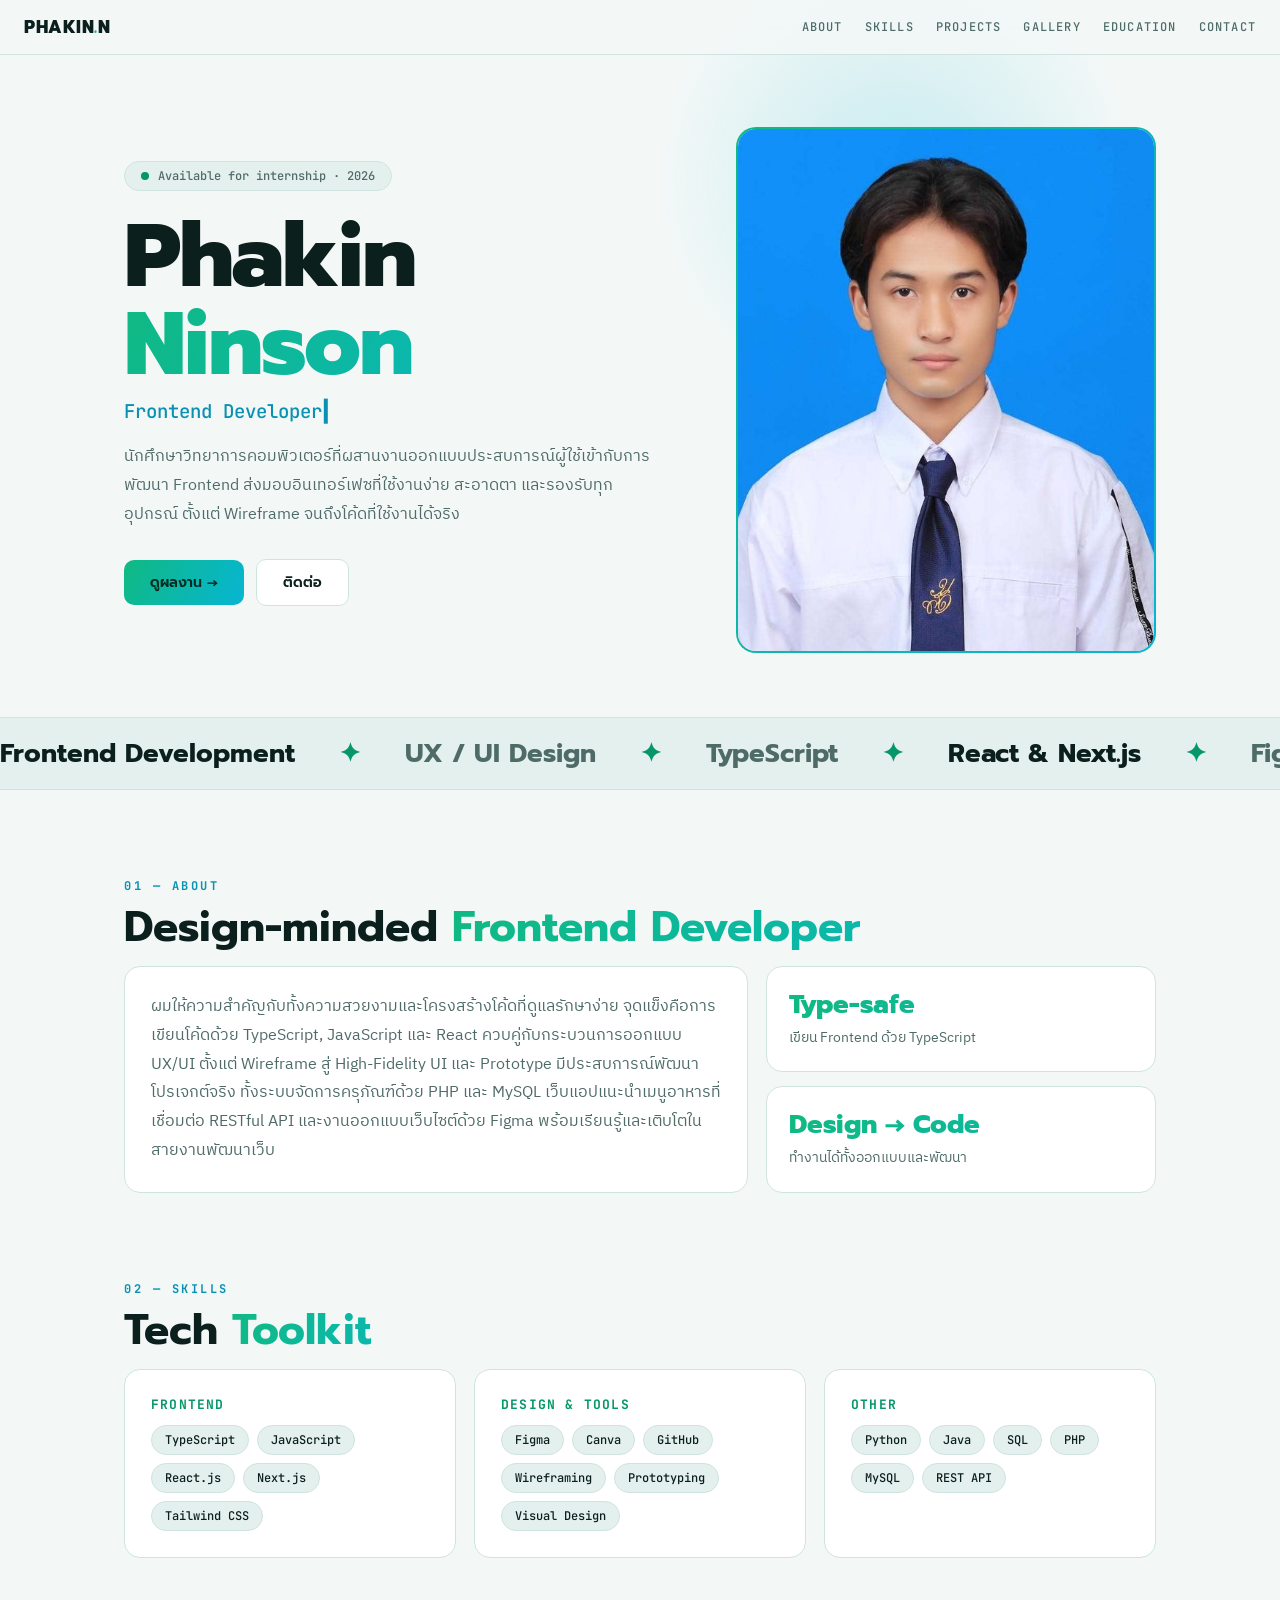
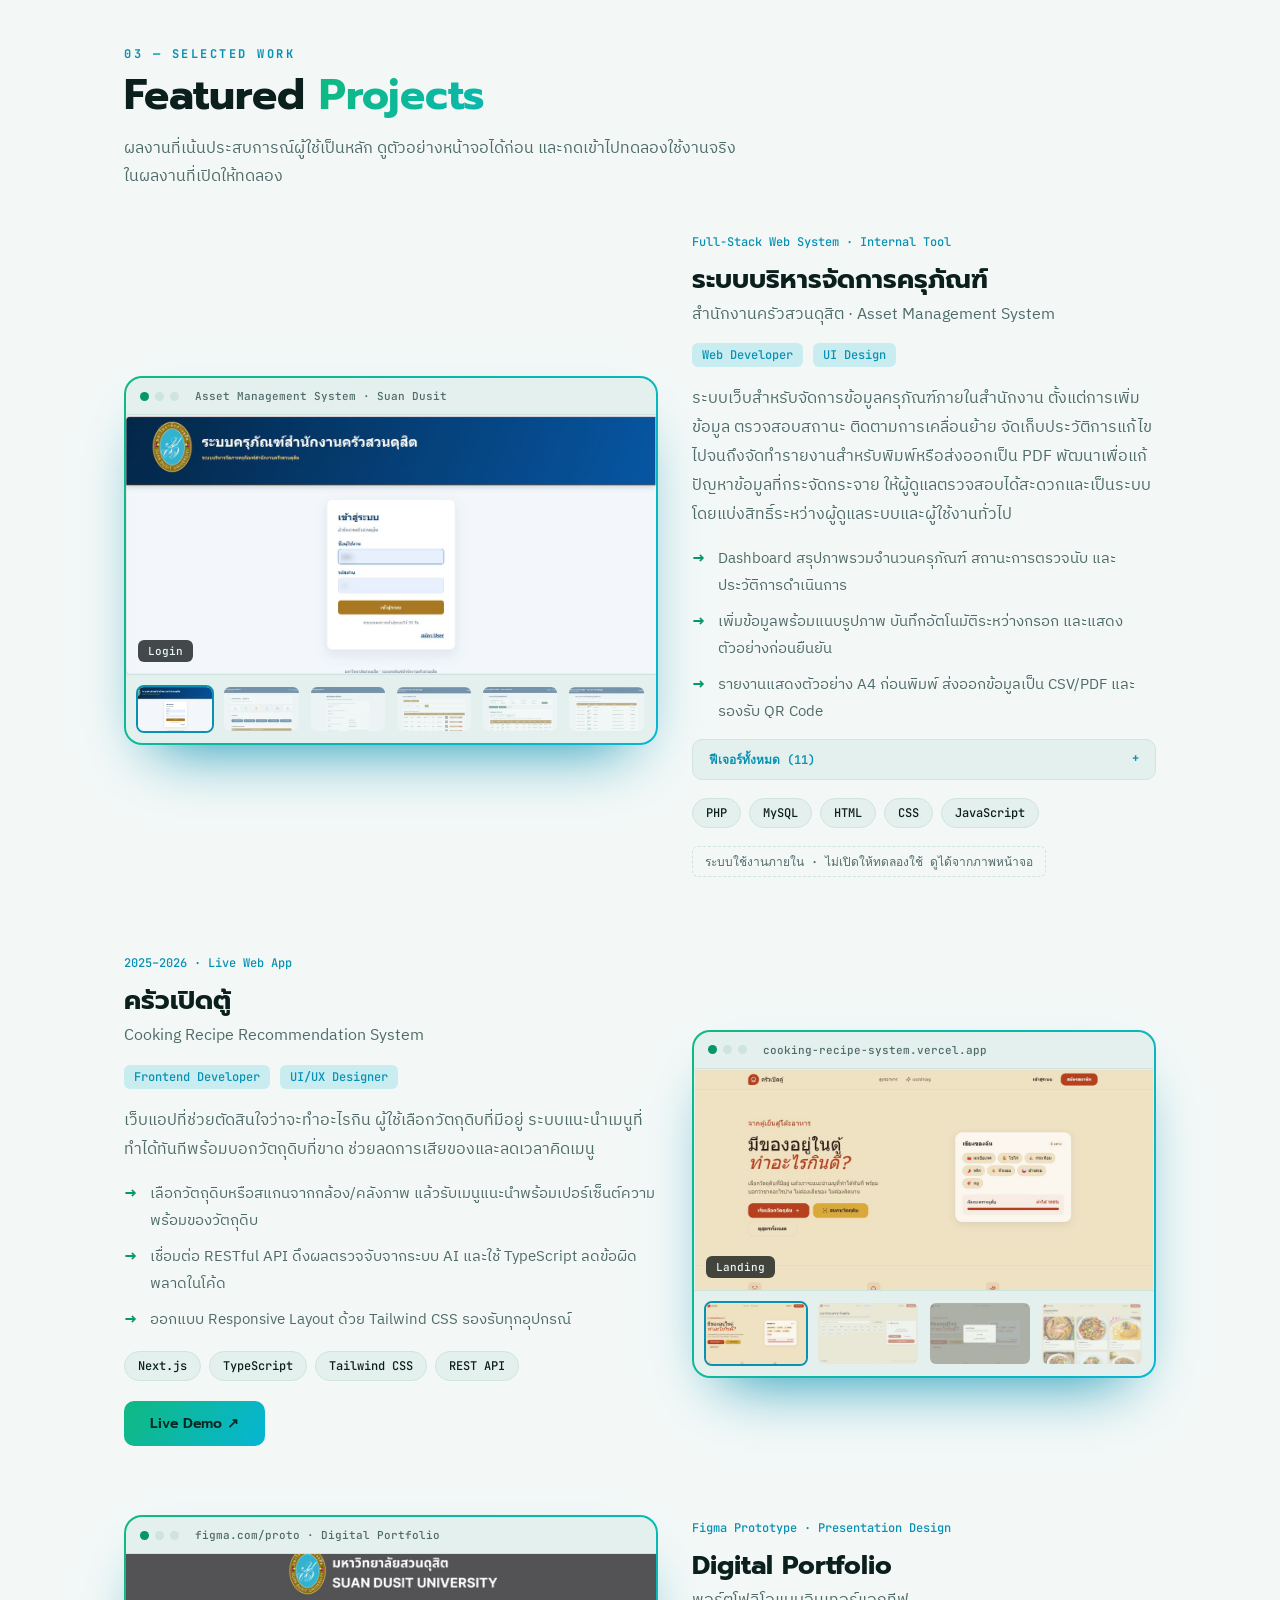
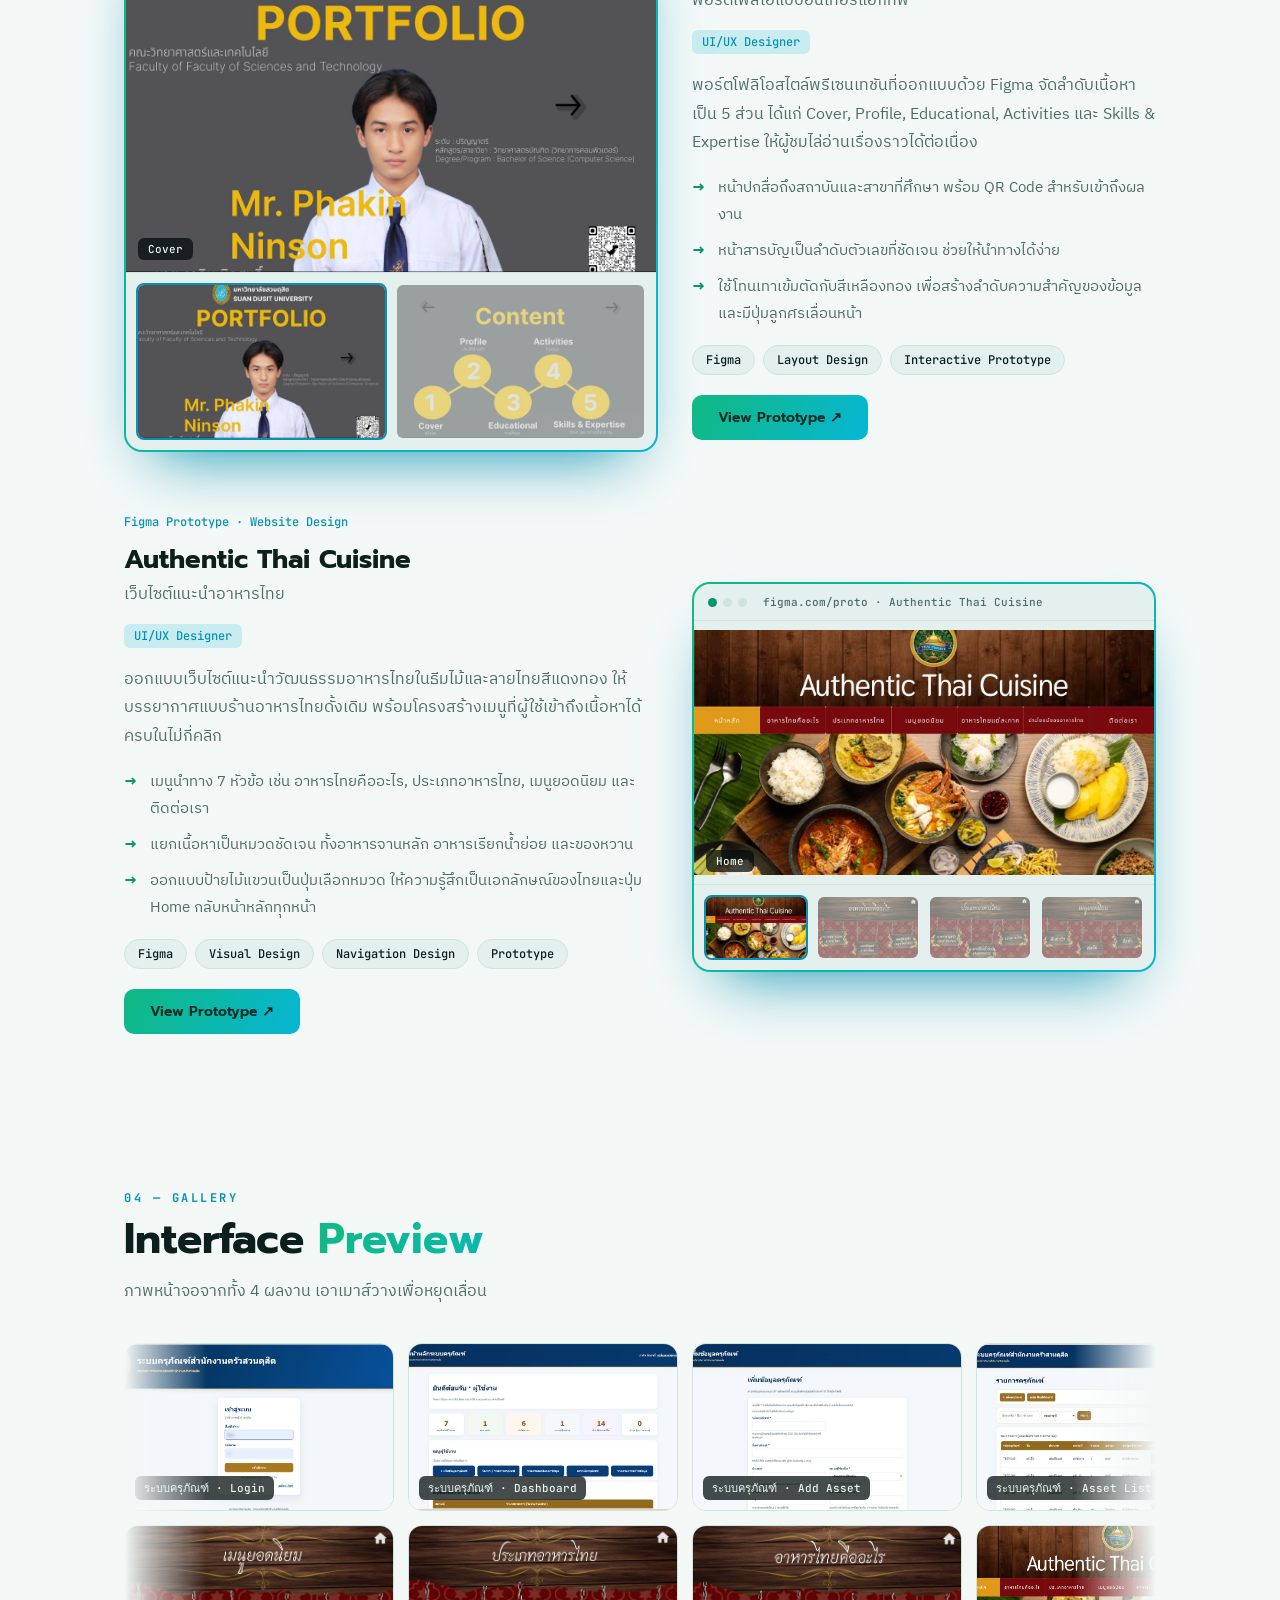
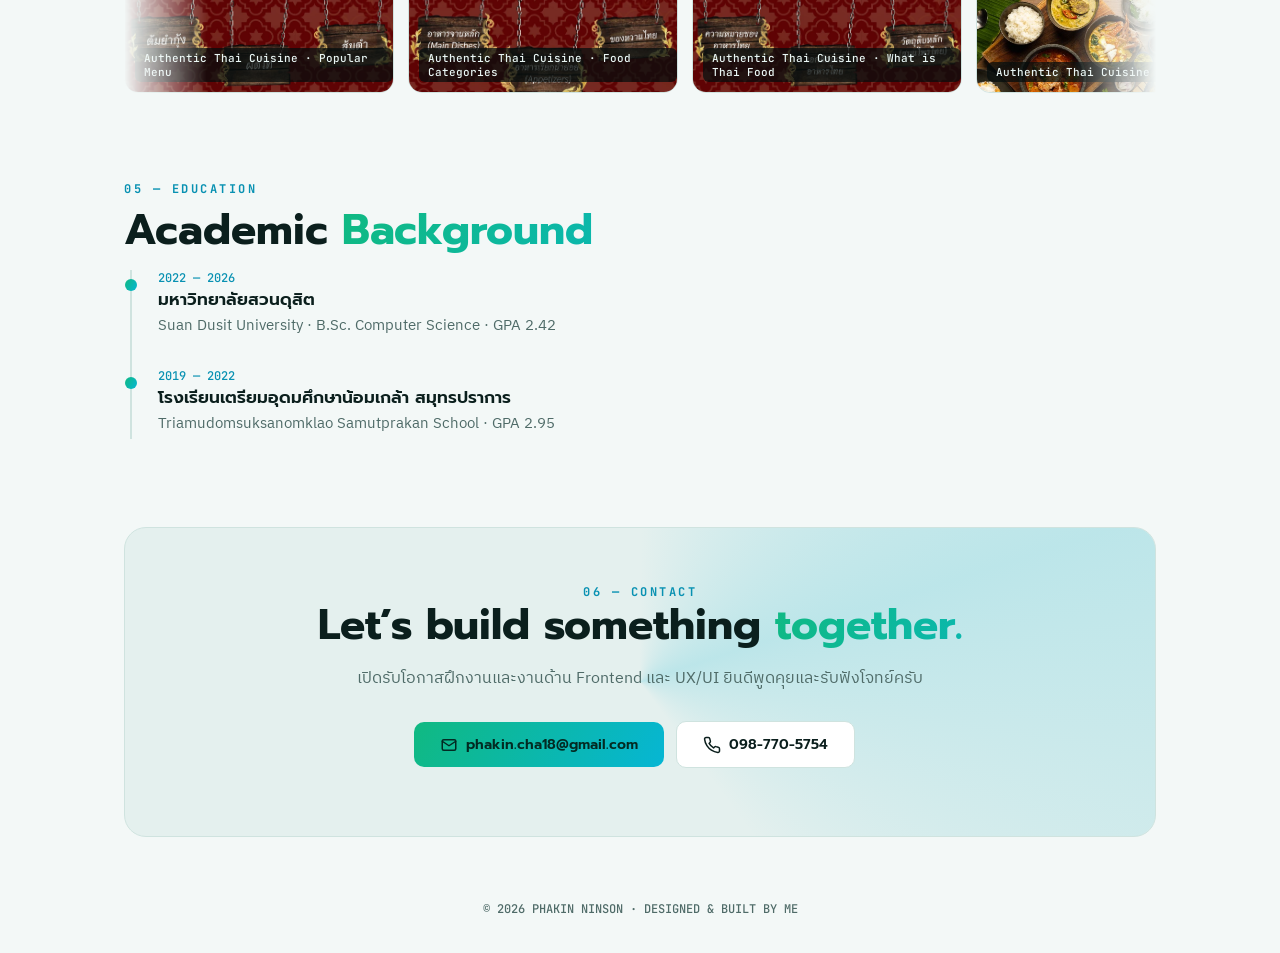
